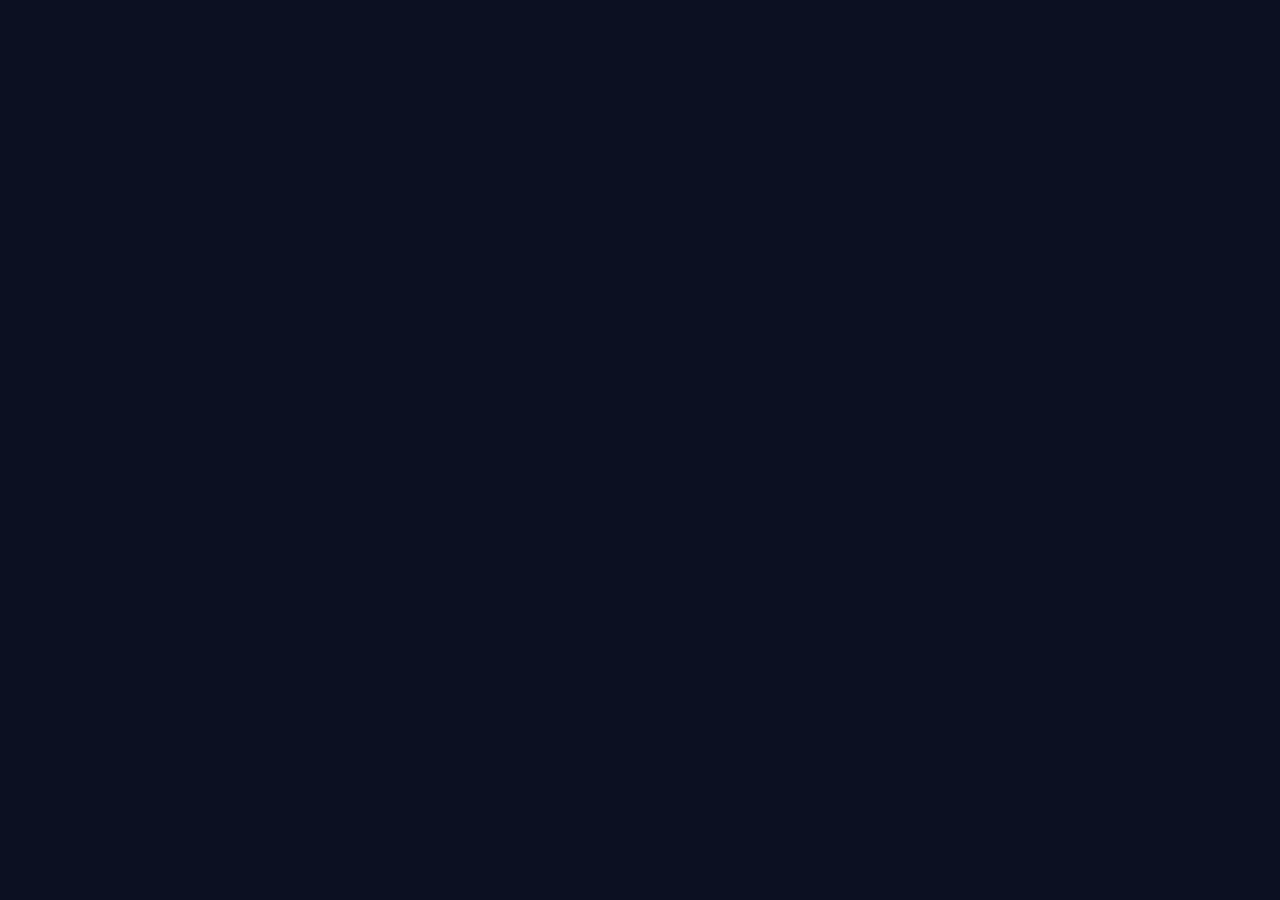
==== index.html @ 88416b34 "add download cv link" ====
<!DOCTYPE html>
<html lang="en">

<head>
    <meta charset="UTF-8">
    <meta name="viewport" content="width=device-width, initial-scale=1.0">
    <title>Annisya's Portfolio</title>
    <link rel="stylesheet" href="styles.css">
    <link href='https://unpkg.com/boxicons@2.1.4/css/boxicons.min.css' rel='stylesheet'>
</head>

<body>
    <header class="header">
        <a href="#" class="logo">Annisya Rianta R.</a>

        <nav class="navbar">
            <a href="#" style="--i:1;" class="active">Home</a>
            <a href="#" style="--i:2;">About</a>
            <a href="#" style="--i:3;">Skill</a>
            <a href="#" style="--i:4;">Portfolio</a>
            <a href="#" style="--i:5;">Contact</a>
        </nav>
    </header>

    <section class="home">
        <div class="home-sci">
            <a href="https://instagram.com/ichariantaa"><i class='bx bxl-instagram-alt'></i></a>
            <a href="https://www.tiktok.com/@ichariantaa"><i class='bx bxl-tiktok' ></i></a>
            <a href="https://www.linkedin.com/in/annisyarianta"><i class='bx bxl-linkedin' ></i></a>
        </div>
        <div class="home-content">
            <h1>Hi, I'm Annisya</h1>
            <h3>Informatics Engineering Student</h3>
            <p>Lorem, ipsum dolor sit amet consectetur adipisicing elit. Neque architecto culpa minus harum excepturi id quis! Modi sequi harum repudiandae.</p>
            <a href="https://drive.google.com/uc?export=download&id=1xiFJ_XQ-wD6kCu3JO1YuDOKdAoJnfH7R" class="btn">Download CV</a>
        </div>

        <div class="home-img">
            <div class="glowing-circle">
                <span></span>
                <span></span>
                <div class="image">
                    <img src="src/poto porto.png" alt="foto profil">
                </div>
            </div>
        </div>
    </section>

</body>
</html>
---- styles.css ----
@import url('https://fonts.googleapis.com/css2?family=Poppins:wght@300;400;500;600;700;800;900&display=swap');

* {
    margin: 0;
    padding: 0;
    box-sizing: border-box;
    font-family: 'Poppins', sans-serif;
}

body {
    background: #0c1022;
    color: #fff;
}

.header {
    position: fixed;
    top: 0;
    left: 0;
    width: 100%;
    padding: 20px 10%;
    background: transparent;
    display: flex;
    justify-content: space-between;
    align-items: center;
    z-index: 100;
}

.logo {
    font-size: 25px;
    color: #fff;
    text-decoration: none;
    font-weight: 600;
    pointer-events: none;
    opacity: 0;
    animation: slideTop 1s ease forwards;
}

.navbar a {
    display: inline-block;
    font-size: 18px;
    color: #fff;
    text-decoration: none;
    font-weight: 500;
    margin-left: 35px;
    opacity: 0;
    animation: slideTop .5s ease forwards;
    animation-delay: calc(.2s * var(--i));
}

.navbar a.active, .navbar a:hover {
    background: linear-gradient(45deg, #f06, #3cf);
    -webkit-text-fill-color: transparent;
    -webkit-background-clip: text;
}

.home {
    width: 100%;
    height: 100vh;
    display: flex;
    justify-content: space-between;
    align-items: center;
    padding: 70px 10% 0;
}

.home-content {
    max-width: 500px;
    margin-left: -30px;
}

.home-content h1 {
    font-size: 56px;
    font-weight: 700;
    line-height: 1.2;
    opacity: 0;
    animation: slideRight 1s ease forwards;
    animation-delay: .7s;
}

.home-content h3 {
    font-size: 30px;
    font-weight: 700;
    opacity: 0;
    animation: slideLeft 1s ease forwards;
    animation-delay: 1s;
}

.home-content p {
    font-size: 16px;
    margin: 20px 0 40px;
    opacity: 0;
    animation: slideLeft 1s ease forwards;
    animation-delay: 1.3s;
}

.btn {
    position: relative;
    display: inline-flex;
    justify-content: center;
    align-items: center;
    width: 200px;
    height: 48px;
    border-radius: 40px;
    font-size: 19px;
    color: #fff;
    text-decoration: none;
    font-weight: 600;
    letter-spacing: 1px;
    z-index: 1;
    opacity: 0;
    animation: slideTop 1s ease forwards;
    animation-delay: 1.8s;
}

.btn::before {
    content: '';
    position: absolute;
    top: 0;
    left: 0;
    inset: 0;
    background: linear-gradient(45deg, #f06, #3cf, #f06);
    background-size: 200%;
    background-position: 0 0;
    z-index: -1;
    border-radius: 40px;
    filter: blur(3px);
    transition: .5s ease;
}

.btn:hover::before {
    background-position: 100% 0;
}

.btn::after {
    content: '';
    position: absolute;
    top: 0;
    left: 0;
    inset: 0;
    background: linear-gradient(45deg, #f06, #3cf, #f06);
    background-position: 0 0;
    background-size: 200%;
    z-index: -1;
    border-radius: 40px;
    background-size: 200%;
    transition: .5s ease;
}

.btn:hover::after {
    background-position: 100% 0;
}

.home-sci a {
    position: relative;
    display: flex;
    justify-content: center;
    align-items: center;
    width: 40px;
    height: 40px;
    background: linear-gradient(45deg, #f06, #3cf);
    border-radius: 50%;
    font-size: 20px;
    color: #fff;
    text-decoration: none;
    margin: 20px 0;
    z-index: 1;
}

.home-sci a:nth-child(1) {
    opacity: 0;
    animation: slideBottom 1s ease forwards;
    animation-delay: 2.1s;
}

.home-sci a:nth-child(2) {
    opacity: 0;
    animation: slideRight 1s ease forwards;
    animation-delay: 2.1s;
}

.home-sci a:nth-child(3) {
    opacity: 0;
    animation: slideTop 1s ease forwards;
    animation-delay: 2.1s;
}

.home-sci a::before {
    content: '';
    position: absolute;
    width: 100%;
    height: 100%;
    background: linear-gradient(45deg, #f06, #3cf);
    border-radius: 50%;
    z-index: -1;
    transition: .5s ease;
}

.home-sci a:hover::before {
    filter: blur(3px);
}

.home-sci a::after {
    content: '';
    position: absolute;
    width: 100%;
    height: 100%;
    background: #0c1022;
    border-radius: 50%;
    transform: scale(.88);
    z-index: -1;
    transition: .5s ease;
}

.home-sci a:hover::after {
    transform: scale(0);
}

.home-img {
    width: 410px;
    height: 410px;
    opacity: 0;
    animation: zoomIn 1s ease forwards, floatImage 4s ease-in-out infinite;
    animation-delay: 2.1s, 3.1s;
}

.home-img .glowing-circle {
    position: relative;
    width: 100%;
    height: 100%;
    border-radius: 50%;
    display: flex;
    justify-content: center;
    align-items: center;
}

.home-img .glowing-circle::after {
    content: '';
    position: absolute;
    width: 380px;
    height: 380px;
    background: #0c1022;
    border-radius: 50%;
}

.glowing-circle span {
    position: absolute;
    width: 100%;
    height: 100%;
    background: linear-gradient(#f06, #3cf);
    border-radius: 50%;
    animation: circleRotate 5s linear infinite;
}

.glowing-circle span:nth-child(1) {
    filter: blur(10px);
}

.glowing-circle .image {
    position: relative;
    width: 380px;
    height: 380px;
    border-radius: 50%;
    z-index: 1;
    overflow: hidden;
}

.image img {
    position: absolute;
    top: 5px;
    left: 50%;
    transform: translate(-53%);
    max-width: 350px;
    object-fit: cover;
}

@keyframes slideTop {
    0% {
        opacity: 0;
        transform: translateY(100px);
    }
    100% {
        opacity: 1;
        transform: translateY(0);
    }
}

@keyframes slideRight {
    0% {
        opacity: 0;
        transform: translateX(-100px);
    }
    100% {
        opacity: 1;
        transform: translateX(0);
    }
}

@keyframes slideLeft {
    0% {
        opacity: 0;
        transform: translateX(100px);
    }
    100% {
        opacity: 1;
        transform: translateX(0);
    }
}

@keyframes slideBottom {
    0% {
        opacity: 0;
        transform: translateY(-100px);
    }
    100% {
        opacity: 1;
        transform: translateY(0);
    }
}

@keyframes zoomIn {
    0% {
        opacity: 0;
        transform: scale(0);
    }
    100% {
        opacity: 1;
        transform: scale(1);
    }
}

@keyframes floatImage {
    0% {
        transform: translateY(0);
    }
    50% {
        transform: translateY(-24px);
    }
    100% {
        transform: translateY(0);
    }
}

@keyframes circleRotate {
    0% {
        transform: rotate(0);
    }
    100% {
        transform: rotate(360deg);
    }
}
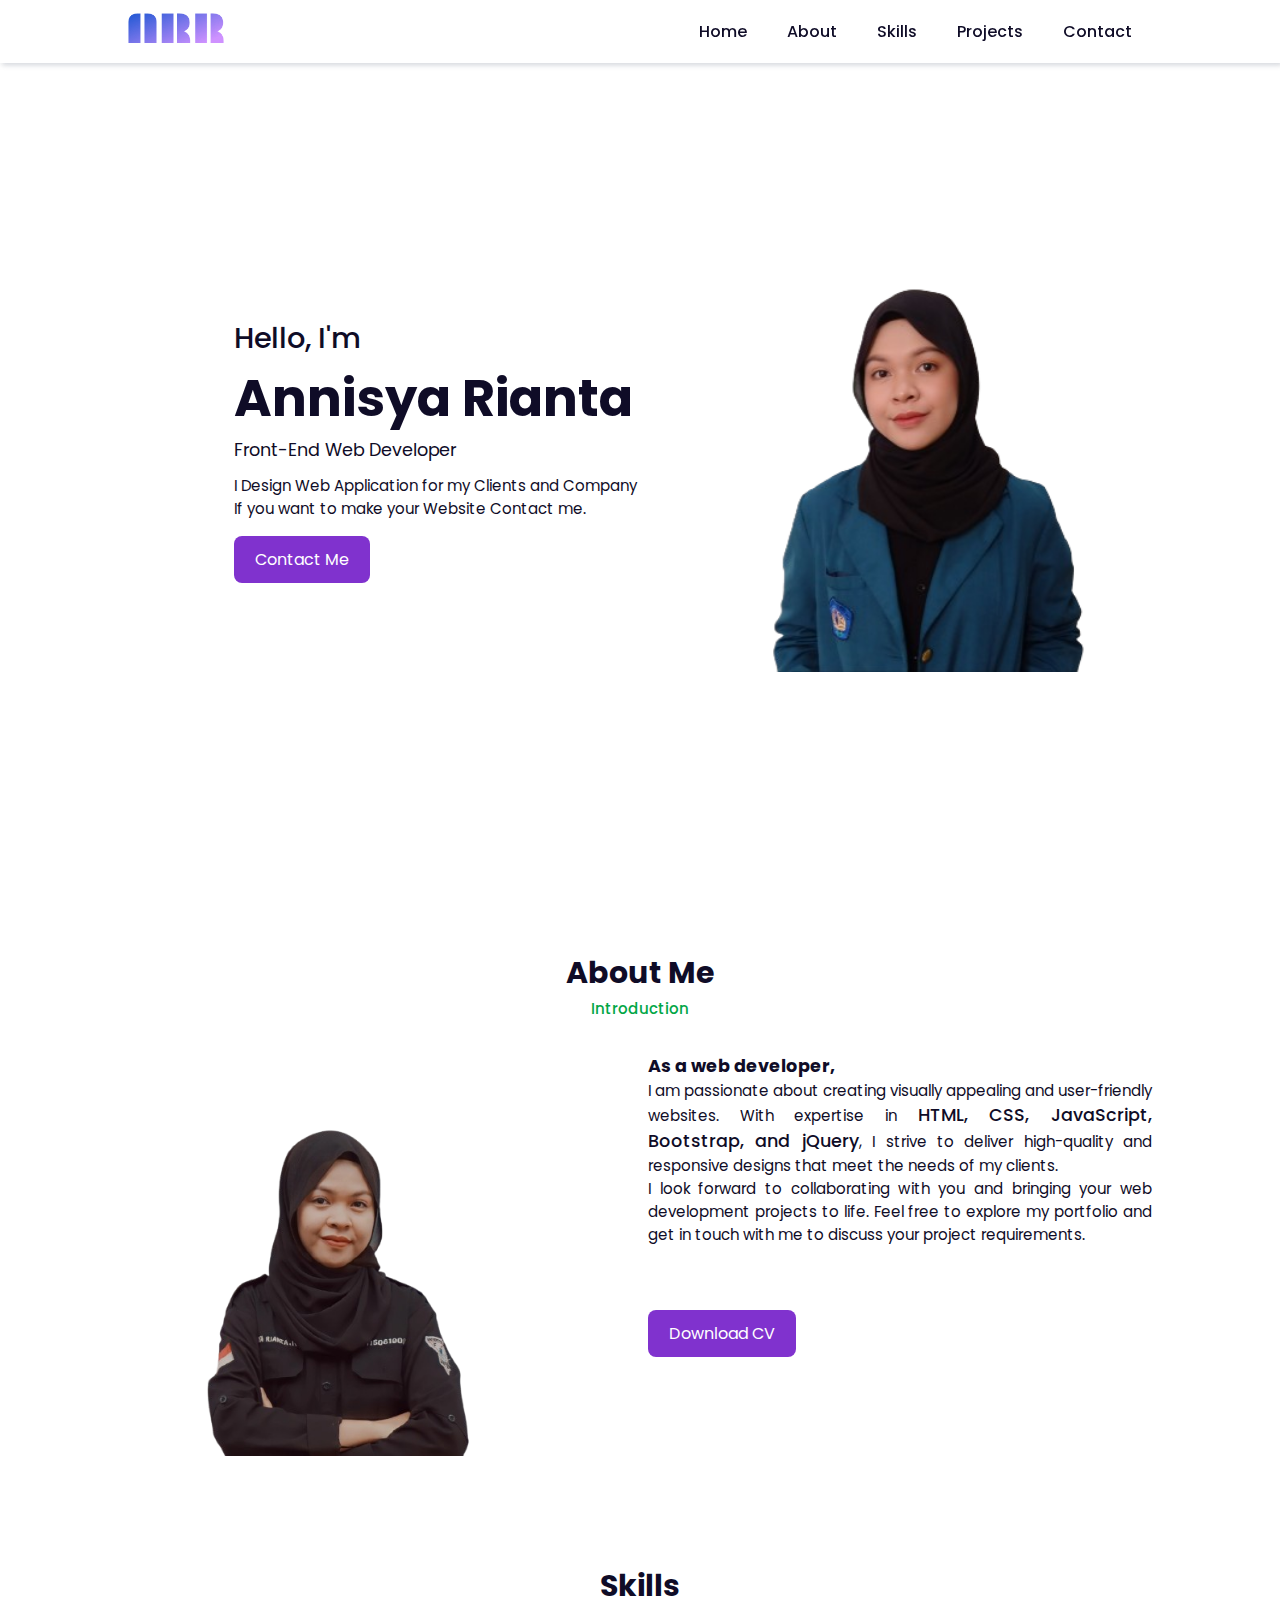
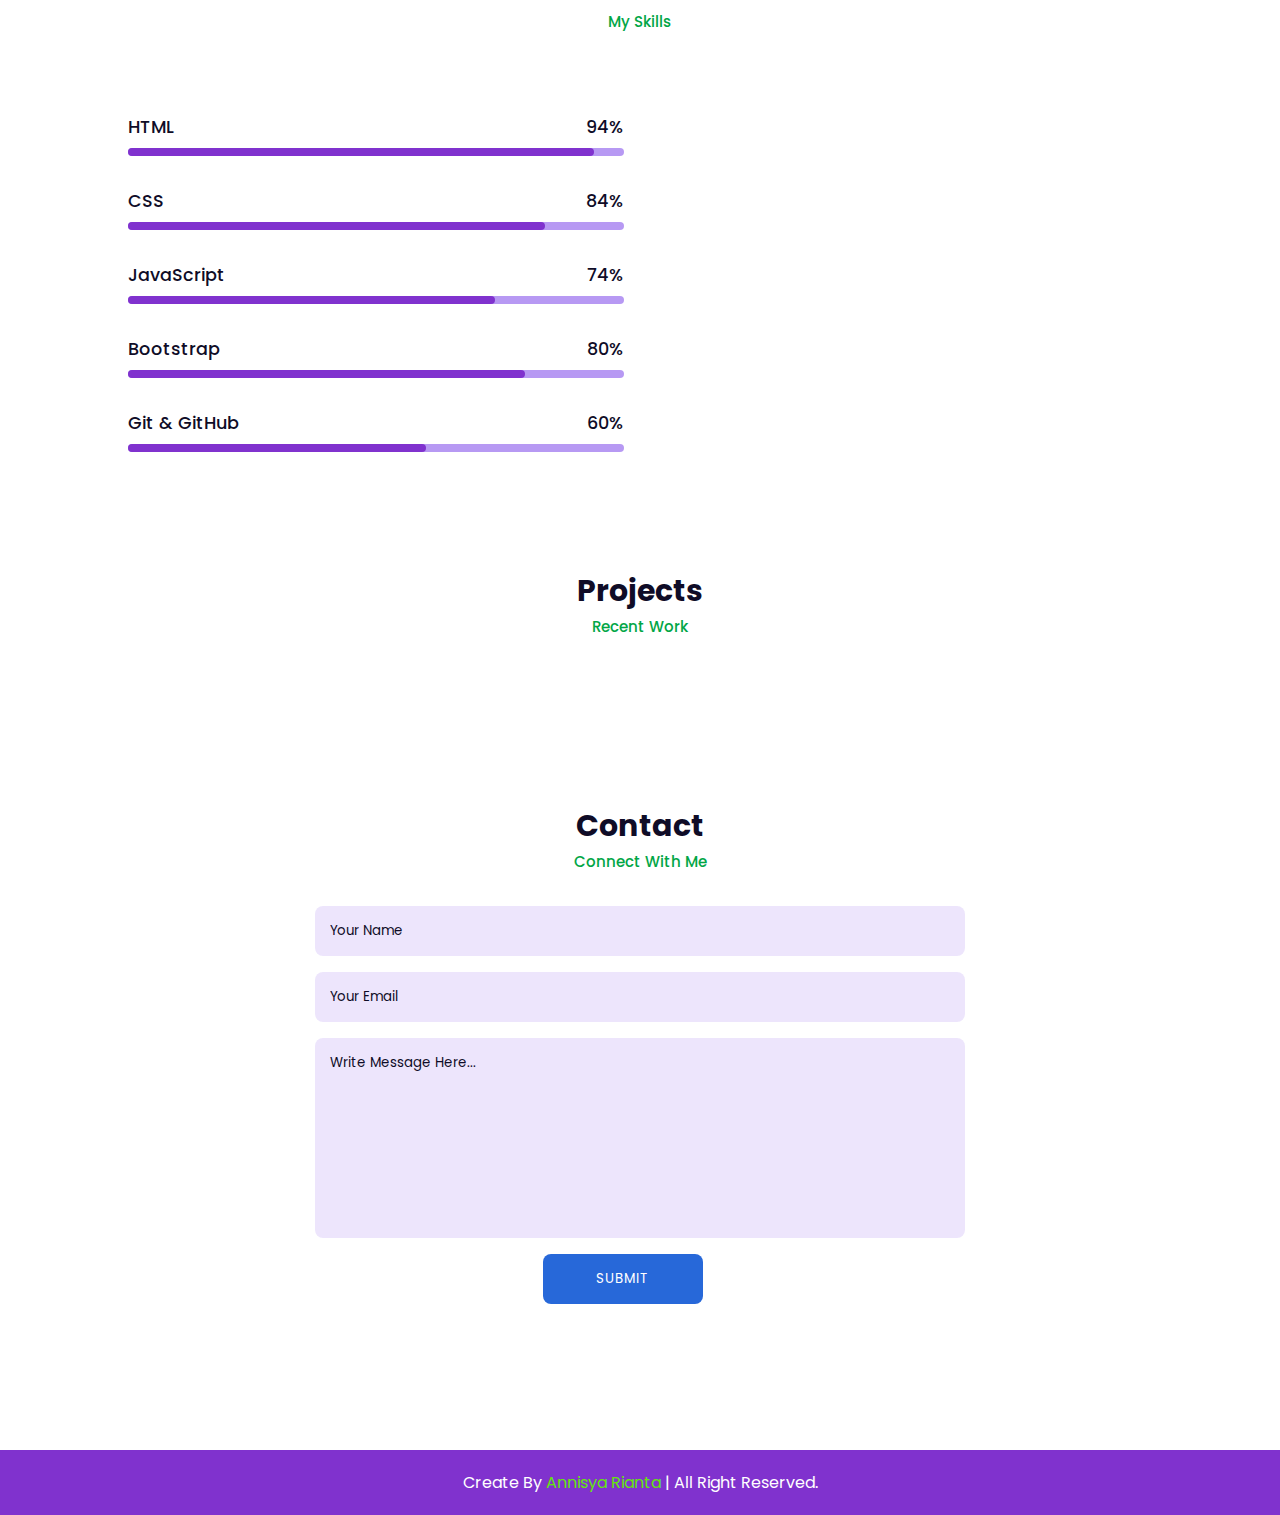
==== commit 938af01e: "restart web" ====
--- a/index.html
+++ b/index.html
@@ -1,50 +1,210 @@
 <!DOCTYPE html>
 <html lang="en">
-
-<head>
-    <meta charset="UTF-8">
-    <meta name="viewport" content="width=device-width, initial-scale=1.0">
-    <title>Annisya's Portfolio</title>
-    <link rel="stylesheet" href="styles.css">
-    <link href='https://unpkg.com/boxicons@2.1.4/css/boxicons.min.css' rel='stylesheet'>
-</head>
-
-<body>
-    <header class="header">
-        <a href="#" class="logo">Annisya Rianta R.</a>
-
-        <nav class="navbar">
-            <a href="#" style="--i:1;" class="active">Home</a>
-            <a href="#" style="--i:2;">About</a>
-            <a href="#" style="--i:3;">Skill</a>
-            <a href="#" style="--i:4;">Portfolio</a>
-            <a href="#" style="--i:5;">Contact</a>
-        </nav>
-    </header>
-
-    <section class="home">
-        <div class="home-sci">
-            <a href="https://instagram.com/ichariantaa"><i class='bx bxl-instagram-alt'></i></a>
-            <a href="https://www.tiktok.com/@ichariantaa"><i class='bx bxl-tiktok' ></i></a>
-            <a href="https://www.linkedin.com/in/annisyarianta"><i class='bx bxl-linkedin' ></i></a>
-        </div>
-        <div class="home-content">
-            <h1>Hi, I'm Annisya</h1>
-            <h3>Informatics Engineering Student</h3>
-            <p>Lorem, ipsum dolor sit amet consectetur adipisicing elit. Neque architecto culpa minus harum excepturi id quis! Modi sequi harum repudiandae.</p>
-            <a href="https://drive.google.com/uc?export=download&id=1xiFJ_XQ-wD6kCu3JO1YuDOKdAoJnfH7R" class="btn">Download CV</a>
-        </div>
-
-        <div class="home-img">
-            <div class="glowing-circle">
-                <span></span>
-                <span></span>
-                <div class="image">
-                    <img src="src/poto porto.png" alt="foto profil">
-                </div>
-            </div>
-        </div>
-    </section>
-
-</body>
+	<head>
+		<meta charset="UTF-8" />
+		<meta http-equiv="X-UA-Compatible" content="IE=edge" />
+		<meta name="viewport" content="width=device-width, initial-scale=1.0" />
+		<link rel="icon" type="png" href="img/logo-arr.png" />
+		<title>IchaRianta's Website</title>
+		<link rel="stylesheet" href="styles.css" />
+		<link
+			rel="stylesheet"
+			href="https://cdnjs.cloudflare.com/ajax/libs/font-awesome/6.4.0/css/all.min.css"
+			integrity="sha512-iecdLmaskl7CVkqkXNQ/ZH/XLlvWZOJyj7Yy7tcenmpD1ypASozpmT/E0iPtmFIB46ZmdtAc9eNBvH0H/ZpiBw=="
+			crossorigin="anonymous"
+			referrerpolicy="no-referrer" />
+	</head>
+	<body>
+		<header>
+			<a href="#" class="logo"><img src="img/logo-arr.png" alt="logo"></a>
+			<div class="fa-solid fa-bars" id="menu-icon"></div>
+			<ul class="navbar">
+				<li><a href="#home">Home</a></li>
+				<li><a href="#about">About</a></li>
+				<li><a href="#skills">Skills</a></li>
+				<li><a href="#projects">Projects</a></li>
+				<li><a href="#contact">Contact</a></li>
+				<div class="fa-regular fa-moon" id="darkmode"></div>
+			</ul>
+		</header>
+
+		<!-- Home Section -->
+		<section class="home" id="home">
+			<div class="social">
+				<a href="https://www.linkedin.com/in/annisyarianta" target="_blank"
+					><i class="fa-brands fa-linkedin"></i
+				></a>
+				<a href="https://github.com/annisyarianta" target="_blank"
+					><i class="fa-brands fa-github"></i
+				></a>
+				<a href="https://instagram.com/ichariantaa" target="_blank"
+					><i class="fa-brands fa-instagram"></i
+				></a>
+				<a href="https://www.tiktok.com/@ichariantaa" target="_blank"
+					><i class="fa-brands fa-tiktok"></i
+				></a>
+			</div>
+			<div class="home-img">
+				<img src="img/icha-hero.png" alt="hero image" />
+			</div>
+			<div class="home-text">
+				<span>Hello, I'm</span>
+				<h1>Annisya Rianta</h1>
+				<h2>Front-End Web Developer</h2>
+				<p>
+					I Design Web Application for my Clients and Company <br />
+					If you want to make your Website Contact me.
+				</p>
+				<a href="#contact" class="btn">Contact Me</a>
+			</div>
+		</section>
+
+		<!-- About Section -->
+		<section class="about" id="about">
+			<div class="heading">
+				<h2>About Me</h2>
+				<span>Introduction</span>
+			</div>
+			<div class="about-container">
+				<div class="about-img">
+					<img src="img/fotopdh.png" alt="about img" />
+				</div>
+				<div class="about-text">
+					<p>
+						<span style="font-weight: bold"
+							>As a web developer,</span
+						><br />
+						I am passionate about creating visually appealing and
+						user-friendly websites. With expertise in
+						<span style="font-weight: 500"
+							>HTML, CSS, JavaScript, Bootstrap, and jQuery</span
+						>, I strive to deliver high-quality and responsive
+						designs that meet the needs of my clients. <br />I look
+						forward to collaborating with you and bringing your web
+						development projects to life. Feel free to explore my
+						portfolio and get in touch with me to discuss your
+						project requirements.
+					</p>
+					<a href="cv" class="btn">Download CV</a>
+				</div>
+			</div>
+		</section>
+
+		<!-- Skills Section -->
+		<section class="skills" id="skills">
+			<div class="heading">
+				<h2>Skills</h2>
+				<span>My Skills</span>
+			</div>
+			<div class="skills-container">
+				<div class="bars">
+					<div class="bars-box">
+						<h3>HTML</h3>
+						<span>94%</span>
+						<div class="light-bar"></div>
+						<div class="percent-bar html-bar"></div>
+					</div>
+					<div class="bars-box">
+						<h3>CSS</h3>
+						<span>84%</span>
+						<div class="light-bar"></div>
+						<div class="percent-bar css-bar"></div>
+					</div>
+					<div class="bars-box">
+						<h3>JavaScript</h3>
+						<span>74%</span>
+						<div class="light-bar"></div>
+						<div class="percent-bar js-bar"></div>
+					</div>
+					<div class="bars-box">
+						<h3>Bootstrap</h3>
+						<span>80%</span>
+						<div class="light-bar"></div>
+						<div class="percent-bar react-bar"></div>
+					</div>
+					<div class="bars-box">
+						<h3>Git & GitHub</h3>
+						<span>60%</span>
+						<div class="light-bar"></div>
+						<div class="percent-bar git-bar"></div>
+					</div>
+				</div>
+				<div class="skills-img">
+					<img src="skill img.png" alt="">
+				</div>
+			</div>
+		</section>
+
+		<!-- Projects Section -->
+		<section class="projects" id="projects">
+			<div class="heading">
+				<h2>Projects</h2>
+				<span>Recent Work</span>
+			</div>
+			<div class="projects-content">
+				<div class="projects-img">
+					<img src="project 1 port.png" alt="">
+				</div>
+				<div class="projects-img">
+					<img src="Star Rating.png" alt="">
+				</div>
+				<div class="projects-img">
+					<img src="project 3.jpg" alt="">
+				</div>
+				<div class="projects-img">
+					<img src="project 6 (1).png" alt="">
+				</div>
+				<div class="projects-img">
+					<img src="project 6 (2).png" alt="">
+				</div>
+				<div class="projects-img">
+					<img src="movie finder.png" alt="">
+				</div>
+				<div class="projects-img">
+					<img src="project 6 (3).png" alt="">
+				</div>
+				<div class="projects-img">
+					<img src="Using Javascript.png" alt="">
+				</div>
+			</div>
+		</section>
+
+		<!-- Contact Section -->
+		<section class="contact" id="contact">
+			<div class="heading">
+				<h2>Contact</h2>
+				<span>Connect With Me</span>
+			</div>
+			<div class="contact-form">
+				<form action="">
+					<input type="text" placeholder="Your Name">
+					<input type="email" placeholder="Your Email">
+					<textarea name="" id="" cols="30" rows="10" placeholder="Write Message Here..."></textarea>
+					<input type="button" value="Submit" class="contact-button">
+				</form>
+			</div>
+		</section>
+
+		<div class="footer">
+			<div class="footer-social">
+				<a href="https://www.linkedin.com/in/annisyarianta"
+					><i class="fa-brands fa-linkedin"></i
+				></a>
+				<a href="https://github.com/annisyarianta"
+					><i class="fa-brands fa-github"></i
+				></a>
+				<a href="https://instagram.com/ichariantaa"
+					><i class="fa-brands fa-instagram"></i
+				></a>
+				<a href="https://www.tiktok.com/@ichariantaa"
+					><i class="fa-brands fa-tiktok"></i
+				></a>
+			</div>
+		</div>
+		<div class="copyright">
+			<p>Create By <a href="">Annisya Rianta</a> | All Right Reserved.</p>
+		</div>
+
+		<script src="script.js"></script>
+	</body>
 </html>--- a/styles.css
+++ b/styles.css
@@ -1,349 +1,482 @@
-@import url('https://fonts.googleapis.com/css2?family=Poppins:wght@300;400;500;600;700;800;900&display=swap');
-
+/* Google Fonts */
+@import url("https://fonts.googleapis.com/css2?family=Poppins:wght@200;300;400;500;600;700&display=swap");
 * {
-    margin: 0;
-    padding: 0;
-    box-sizing: border-box;
-    font-family: 'Poppins', sans-serif;
-}
-
+	margin: 0;
+	padding: 0;
+	box-sizing: border-box;
+	list-style: none;
+	text-decoration: none;
+	scroll-behavior: smooth;
+	scroll-padding-top: 2rem;
+	font-family: "Poppins", sans-serif;
+}
+:root {
+	--main-color: #8032ce;
+	--bg-color: #fff;
+	--text-color: #0f0c27;
+	--hover: hsl(260, 100%, 51%);
+
+	--big-font: 3.2rem;
+	--medium-font: 1.8rem;
+	--p-font: 0.941rem;
+}
+section {
+	padding: 50px 10%;
+}
+body.active {
+	--text-color: #fff;
+	--bg-color: #0f0c27;
+}
 body {
-    background: #0c1022;
-    color: #fff;
-}
-
-.header {
-    position: fixed;
-    top: 0;
-    left: 0;
-    width: 100%;
-    padding: 20px 10%;
-    background: transparent;
-    display: flex;
-    justify-content: space-between;
-    align-items: center;
-    z-index: 100;
-}
-
-.logo {
-    font-size: 25px;
-    color: #fff;
-    text-decoration: none;
-    font-weight: 600;
-    pointer-events: none;
-    opacity: 0;
-    animation: slideTop 1s ease forwards;
-}
-
+	background: var(--bg-color);
+	color: var(--text-color);
+}
+*::selection {
+	color: var(--bg-color);
+	background: var(--main-color);
+}
+.heading {
+	text-align: center;
+}
+.heading h2 {
+	font-size: 30px;
+}
+
+.heading span {
+	font-size: var(--p-font);
+	color: rgb(2, 166, 70);
+}
+
+/* header section */
+header {
+	position: fixed;
+	width: 100%;
+	top: 0;
+	right: 0;
+	z-index: 1000;
+	display: flex;
+	align-items: center;
+	justify-content: space-between;
+	background: var(--bg-color);
+	padding: 13px 10%;
+	transition: 0.2s;
+	box-shadow: -3px -3px 7px #ffffff73, 2px 2px 5px rgba(94, 104, 121, 0.288);
+}
+
+.logo img{
+	/* font-size: 1.61rem;
+	font-weight: 600;
+	color: var(--main-color); */
+    height: 30px;
+}
+.navbar {
+	display: flex;
+}
 .navbar a {
-    display: inline-block;
-    font-size: 18px;
-    color: #fff;
-    text-decoration: none;
-    font-weight: 500;
-    margin-left: 35px;
-    opacity: 0;
-    animation: slideTop .5s ease forwards;
-    animation-delay: calc(.2s * var(--i));
-}
-
-.navbar a.active, .navbar a:hover {
-    background: linear-gradient(45deg, #f06, #3cf);
-    -webkit-text-fill-color: transparent;
-    -webkit-background-clip: text;
-}
+	font-size: 1rem;
+	padding: 10px 20px;
+	color: var(--text-color);
+	font-weight: 500;
+}
+.navbar a:hover {
+	color: var(--hover);
+}
+#menu-icon {
+	font-size: 24px;
+	cursor: pointer;
+	z-index: 10001;
+	display: none;
+}
+#darkmode {
+	font-size: 22px;
+	cursor: pointer;
+}
+
+/* home section */
 
 .home {
-    width: 100%;
-    height: 100vh;
-    display: flex;
-    justify-content: space-between;
-    align-items: center;
-    padding: 70px 10% 0;
-}
-
-.home-content {
-    max-width: 500px;
-    margin-left: -30px;
-}
-
-.home-content h1 {
-    font-size: 56px;
-    font-weight: 700;
-    line-height: 1.2;
-    opacity: 0;
-    animation: slideRight 1s ease forwards;
-    animation-delay: .7s;
-}
-
-.home-content h3 {
-    font-size: 30px;
-    font-weight: 700;
-    opacity: 0;
-    animation: slideLeft 1s ease forwards;
-    animation-delay: 1s;
-}
-
-.home-content p {
-    font-size: 16px;
-    margin: 20px 0 40px;
-    opacity: 0;
-    animation: slideLeft 1s ease forwards;
-    animation-delay: 1.3s;
-}
-
+	position: relative;
+	width: 100%;
+	min-height: 100vh;
+	display: grid;
+	grid-template-columns: 0.2fr 1fr 1fr;
+	align-items: center;
+	gap: 1rem;
+}
+.home-img {
+	order: 3;
+}
+.home-img img {
+	width: 100%;
+}
+.home-text span {
+	font-size: var(--medium-font);
+	font-weight: 500;
+}
+.home-text h1 {
+	font-size: var(--big-font);
+}
+.home-text h2 {
+	font-size: 1.1rem;
+	font-weight: 400;
+}
+.home-text p {
+	font-size: var(--p-font);
+	font-weight: 400;
+	margin: 0.7rem 0 1rem;
+}
+.social {
+	display: flex;
+	flex-direction: column;
+}
+.social a {
+	margin-bottom: 1rem;
+	font-size: 22px;
+	color: var(--text-color);
+}
+.social a:hover {
+	color: var(--hover);
+}
 .btn {
-    position: relative;
-    display: inline-flex;
-    justify-content: center;
-    align-items: center;
-    width: 200px;
-    height: 48px;
-    border-radius: 40px;
-    font-size: 19px;
-    color: #fff;
-    text-decoration: none;
-    font-weight: 600;
-    letter-spacing: 1px;
-    z-index: 1;
-    opacity: 0;
-    animation: slideTop 1s ease forwards;
-    animation-delay: 1.8s;
-}
-
-.btn::before {
-    content: '';
-    position: absolute;
-    top: 0;
-    left: 0;
-    inset: 0;
-    background: linear-gradient(45deg, #f06, #3cf, #f06);
-    background-size: 200%;
-    background-position: 0 0;
-    z-index: -1;
-    border-radius: 40px;
-    filter: blur(3px);
-    transition: .5s ease;
-}
-
-.btn:hover::before {
-    background-position: 100% 0;
-}
-
-.btn::after {
-    content: '';
-    position: absolute;
-    top: 0;
-    left: 0;
-    inset: 0;
-    background: linear-gradient(45deg, #f06, #3cf, #f06);
-    background-position: 0 0;
-    background-size: 200%;
-    z-index: -1;
-    border-radius: 40px;
-    background-size: 200%;
-    transition: .5s ease;
-}
-
-.btn:hover::after {
-    background-position: 100% 0;
-}
-
-.home-sci a {
-    position: relative;
-    display: flex;
-    justify-content: center;
-    align-items: center;
-    width: 40px;
-    height: 40px;
-    background: linear-gradient(45deg, #f06, #3cf);
-    border-radius: 50%;
-    font-size: 20px;
-    color: #fff;
-    text-decoration: none;
-    margin: 20px 0;
-    z-index: 1;
-}
-
-.home-sci a:nth-child(1) {
-    opacity: 0;
-    animation: slideBottom 1s ease forwards;
-    animation-delay: 2.1s;
-}
-
-.home-sci a:nth-child(2) {
-    opacity: 0;
-    animation: slideRight 1s ease forwards;
-    animation-delay: 2.1s;
-}
-
-.home-sci a:nth-child(3) {
-    opacity: 0;
-    animation: slideTop 1s ease forwards;
-    animation-delay: 2.1s;
-}
-
-.home-sci a::before {
-    content: '';
-    position: absolute;
-    width: 100%;
-    height: 100%;
-    background: linear-gradient(45deg, #f06, #3cf);
-    border-radius: 50%;
-    z-index: -1;
-    transition: .5s ease;
-}
-
-.home-sci a:hover::before {
-    filter: blur(3px);
-}
-
-.home-sci a::after {
-    content: '';
-    position: absolute;
-    width: 100%;
-    height: 100%;
-    background: #0c1022;
-    border-radius: 50%;
-    transform: scale(.88);
-    z-index: -1;
-    transition: .5s ease;
-}
-
-.home-sci a:hover::after {
-    transform: scale(0);
-}
-
-.home-img {
-    width: 410px;
-    height: 410px;
-    opacity: 0;
-    animation: zoomIn 1s ease forwards, floatImage 4s ease-in-out infinite;
-    animation-delay: 2.1s, 3.1s;
-}
-
-.home-img .glowing-circle {
-    position: relative;
-    width: 100%;
-    height: 100%;
-    border-radius: 50%;
-    display: flex;
-    justify-content: center;
-    align-items: center;
-}
-
-.home-img .glowing-circle::after {
-    content: '';
-    position: absolute;
-    width: 380px;
-    height: 380px;
-    background: #0c1022;
-    border-radius: 50%;
-}
-
-.glowing-circle span {
-    position: absolute;
-    width: 100%;
-    height: 100%;
-    background: linear-gradient(#f06, #3cf);
-    border-radius: 50%;
-    animation: circleRotate 5s linear infinite;
-}
-
-.glowing-circle span:nth-child(1) {
-    filter: blur(10px);
-}
-
-.glowing-circle .image {
-    position: relative;
-    width: 380px;
-    height: 380px;
-    border-radius: 50%;
-    z-index: 1;
-    overflow: hidden;
-}
-
-.image img {
-    position: absolute;
-    top: 5px;
-    left: 50%;
-    transform: translate(-53%);
-    max-width: 350px;
-    object-fit: cover;
-}
-
-@keyframes slideTop {
-    0% {
-        opacity: 0;
-        transform: translateY(100px);
-    }
-    100% {
-        opacity: 1;
-        transform: translateY(0);
-    }
-}
-
-@keyframes slideRight {
-    0% {
-        opacity: 0;
-        transform: translateX(-100px);
-    }
-    100% {
-        opacity: 1;
-        transform: translateX(0);
-    }
-}
-
-@keyframes slideLeft {
-    0% {
-        opacity: 0;
-        transform: translateX(100px);
-    }
-    100% {
-        opacity: 1;
-        transform: translateX(0);
-    }
-}
-
-@keyframes slideBottom {
-    0% {
-        opacity: 0;
-        transform: translateY(-100px);
-    }
-    100% {
-        opacity: 1;
-        transform: translateY(0);
-    }
-}
-
-@keyframes zoomIn {
-    0% {
-        opacity: 0;
-        transform: scale(0);
-    }
-    100% {
-        opacity: 1;
-        transform: scale(1);
-    }
-}
-
-@keyframes floatImage {
-    0% {
-        transform: translateY(0);
-    }
-    50% {
-        transform: translateY(-24px);
-    }
-    100% {
-        transform: translateY(0);
-    }
-}
-
-@keyframes circleRotate {
-    0% {
-        transform: rotate(0);
-    }
-    100% {
-        transform: rotate(360deg);
-    }
+	display: inline-block;
+	background: var(--main-color);
+	color: #fff;
+	padding: 0.7rem 1.3rem;
+	border-radius: 0.5rem;
+}
+.btn:hover {
+	background: var(--hover);
+}
+
+/* about section */
+.about-container {
+	display: grid;
+	grid-template-columns: repeat(2, 1fr);
+	gap: 1rem;
+	margin-top: 2rem;
+}
+
+.about-img img {
+	width: 80%;
+	border-radius: 0.5rem;
+}
+.about-text p {
+	font-size: var(--p-font);
+	font-weight: 400;
+	text-align: justify;
+	margin-bottom: 4rem;
+}
+
+/* skill section */
+
+.skills-container {
+	display: grid;
+	grid-template-columns: repeat(2, 1fr);
+	align-items: center;
+	gap: 2rem;
+	margin-top: 4rem;
+}
+.skills-img img {
+	width: 80%;
+	padding-left: 4rem;
+	object-position: center;
+}
+.bars-box {
+	position: relative;
+	display: flex;
+	justify-content: space-between;
+	align-items: center;
+	padding: 1rem 0;
+	margin-bottom: 1rem;
+}
+.bars-box h3,
+span {
+	font-size: 1.1rem;
+	font-weight: 500;
+}
+.light-bar {
+	position: absolute;
+	bottom: 0;
+	left: 0;
+	width: 100%;
+	height: 0.5rem;
+	background: hsla(260, 100%, 44%, 0.4);
+	border-radius: 0.5rem;
+}
+.percent-bar {
+	position: absolute;
+	bottom: 0;
+	left: 0;
+	height: 0.5rem;
+	background: var(--main-color);
+	border-radius: 0.5rem;
+}
+.html-bar {
+	width: 94%;
+}
+.css-bar {
+	width: 84%;
+}
+.js-bar {
+	width: 74%;
+}
+.react-bar {
+	width: 80%;
+}
+.git-bar {
+	width: 60%;
+}
+
+/* service section */
+.services-content {
+	display: grid;
+	grid-template-columns: repeat(auto-fit, minmax(200px, auto));
+	justify-content: center;
+	gap: 1rem;
+	margin-top: 2rem;
+}
+.services-box {
+	padding: 20px;
+	width: 260px;
+	display: flex;
+	flex-direction: column;
+	align-items: center;
+	text-align: center;
+	border-radius: 0.5rem;
+	border-bottom: 2px solid var(--main-color);
+	box-shadow: 0 2px 7px rgb(14 55 54 / 15%);
+}
+.services-box:hover {
+	background-color: #02225a;
+}
+
+.services-box h3 {
+	font-size: 1rem;
+	font-weight: 600;
+	margin: 0.7rem 0 0.4rem;
+}
+.services-box:hover h3 {
+	color: #fff;
+}
+.services-box .bx {
+	padding-top: 2rem;
+	font-size: 54px;
+	color: var(--main-color);
+}
+.services-box:hover .bx {
+	color: #22cf91;
+}
+.services-box a {
+	color: var(--main-color);
+	font-size: var(--p-font);
+	font-weight: 500;
+}
+.services-box:hover a {
+	color: #8b8a8f;
+}
+
+/* styling project section */
+.projects-content {
+	display: grid;
+	grid-template-columns: repeat(auto-fit, minmax(280px, auto));
+	gap: 1rem;
+	margin-top: 2rem;
+}
+.projects-img {
+	overflow: hidden;
+	border-radius: 0.5rem;
+}
+.projects-img img {
+	width: 100%;
+	display: block;
+}
+.projects-img img:hover {
+	transform: scale(1.1);
+	transition: 1s;
+}
+
+/* contact styling */
+.contact-form {
+	display: grid;
+	place-items: center;
+	margin-top: 2rem;
+}
+.contact-form form {
+	display: flex;
+	flex-direction: column;
+	width: 650px;
+}
+form input,
+textarea {
+	padding: 15px;
+	border-radius: 0.5rem;
+	width: 100%;
+	border: none;
+	outline: none;
+	background: hsla(260, 100%, 44%, 0.1);
+	margin-bottom: 1rem;
+	color: var(--text-color);
+}
+form input::placeholder,
+textarea::placeholder {
+	color: var(--text-color);
+}
+form textarea {
+	resize: none;
+	height: 200px;
+}
+.contact-button {
+	width: 160px;
+	cursor: pointer;
+	background: #2768d9;
+	color: #fff;
+	justify-content: center;
+	text-transform: uppercase;
+	letter-spacing: 1px;
+	margin-left: 35%;
+}
+.contact-button:hover {
+	background: var(--hover);
+}
+
+.footer {
+	display: grid;
+	place-items: center;
+	padding: 20px;
+}
+.footer-social a i {
+	color: rgb(145, 10, 208);
+	font-size: 25px;
+	margin-left: 10px;
+	text-align: center;
+	line-height: 40px;
+	background-color: #fff;
+	border-radius: 50%;
+	width: 40px;
+	height: 40px;
+}
+.copyright {
+	padding: 20px;
+	background: var(--main-color);
+	text-align: center;
+	color: #fff;
+}
+.copyright a {
+	color: #64e60d;
+}
+
+/* Making Responsive */
+@media (max-width: 991px) {
+	header {
+		padding: 18px 4%;
+	}
+	section {
+		padding: 50px 4%;
+	}
+}
+@media (max-width: 881px) {
+	:root {
+		--big-font: 2.7rem;
+		--medium-font: 1.4rem;
+	}
+}
+@media (max-width: 768px) {
+	:root {
+		--big-font: 2.4rem;
+		--medium-font: 1.2rem;
+	}
+	header {
+		padding: 11px 4%;
+	}
+	#menu-icon {
+		display: initial;
+		color: var(--text-color);
+	}
+	header .navbar {
+		position: absolute;
+		top: -500px;
+		left: 0;
+		right: 0;
+		display: flex;
+		flex-direction: column;
+		background: var(--bg-color);
+		box-shadow: 0 4px 4px rgb(0 0 0 / 10%);
+		transition: 0.2s ease;
+		text-align: center;
+	}
+	.navbar.active {
+		top: 100%;
+	}
+	.navbar a {
+		padding: 1.5rem;
+		display: block;
+		background: var(--bg-color);
+	}
+	#darkmode {
+		position: absolute;
+		top: 1.4rem;
+		right: 2rem;
+	}
+	.scroll-down {
+		display: none;
+	}
+	.home {
+		grid-template-columns: 0.5fr 3fr;
+	}
+	.home-text {
+		grid-column: 1/3;
+		padding-left: 1.4rem;
+	}
+	.home-img {
+		order: initial;
+	}
+	.about-container {
+		grid-template-columns: 1fr;
+	}
+	.about-img {
+		display: flex;
+		justify-content: center;
+	}
+	.skills-container {
+		grid-template-columns: 1fr;
+	}
+	.skills-img img {
+		padding-left: 0;
+	}
+	.skills-img {
+		padding-top: 2rem;
+		display: flex;
+		justify-content: center;
+	}
+	.contact-form form {
+		width: 300px;
+	}
+	.contact-button {
+		margin-left: 25%;
+	}
+}
+@media (max-width: 340px) {
+	:root {
+		--big-font: 1.7rem;
+		--medium-font: 1.1rem;
+	}
+	.home-text span {
+		font-size: 1rem;
+	}
+	.home-text h2 {
+		font-size: 0.9rem;
+		font-weight: 500;
+	}
+	.information .info-box span {
+		font-size: 1rem;
+	}
+	.projects-content {
+		grid-template-columns: repeat(auto-fit, minmax(200px, auto));
+	}
+	.contact-form form {
+		width: 300px;
+	}
+	.contact-button {
+		margin-left: 25%;
+	}
 }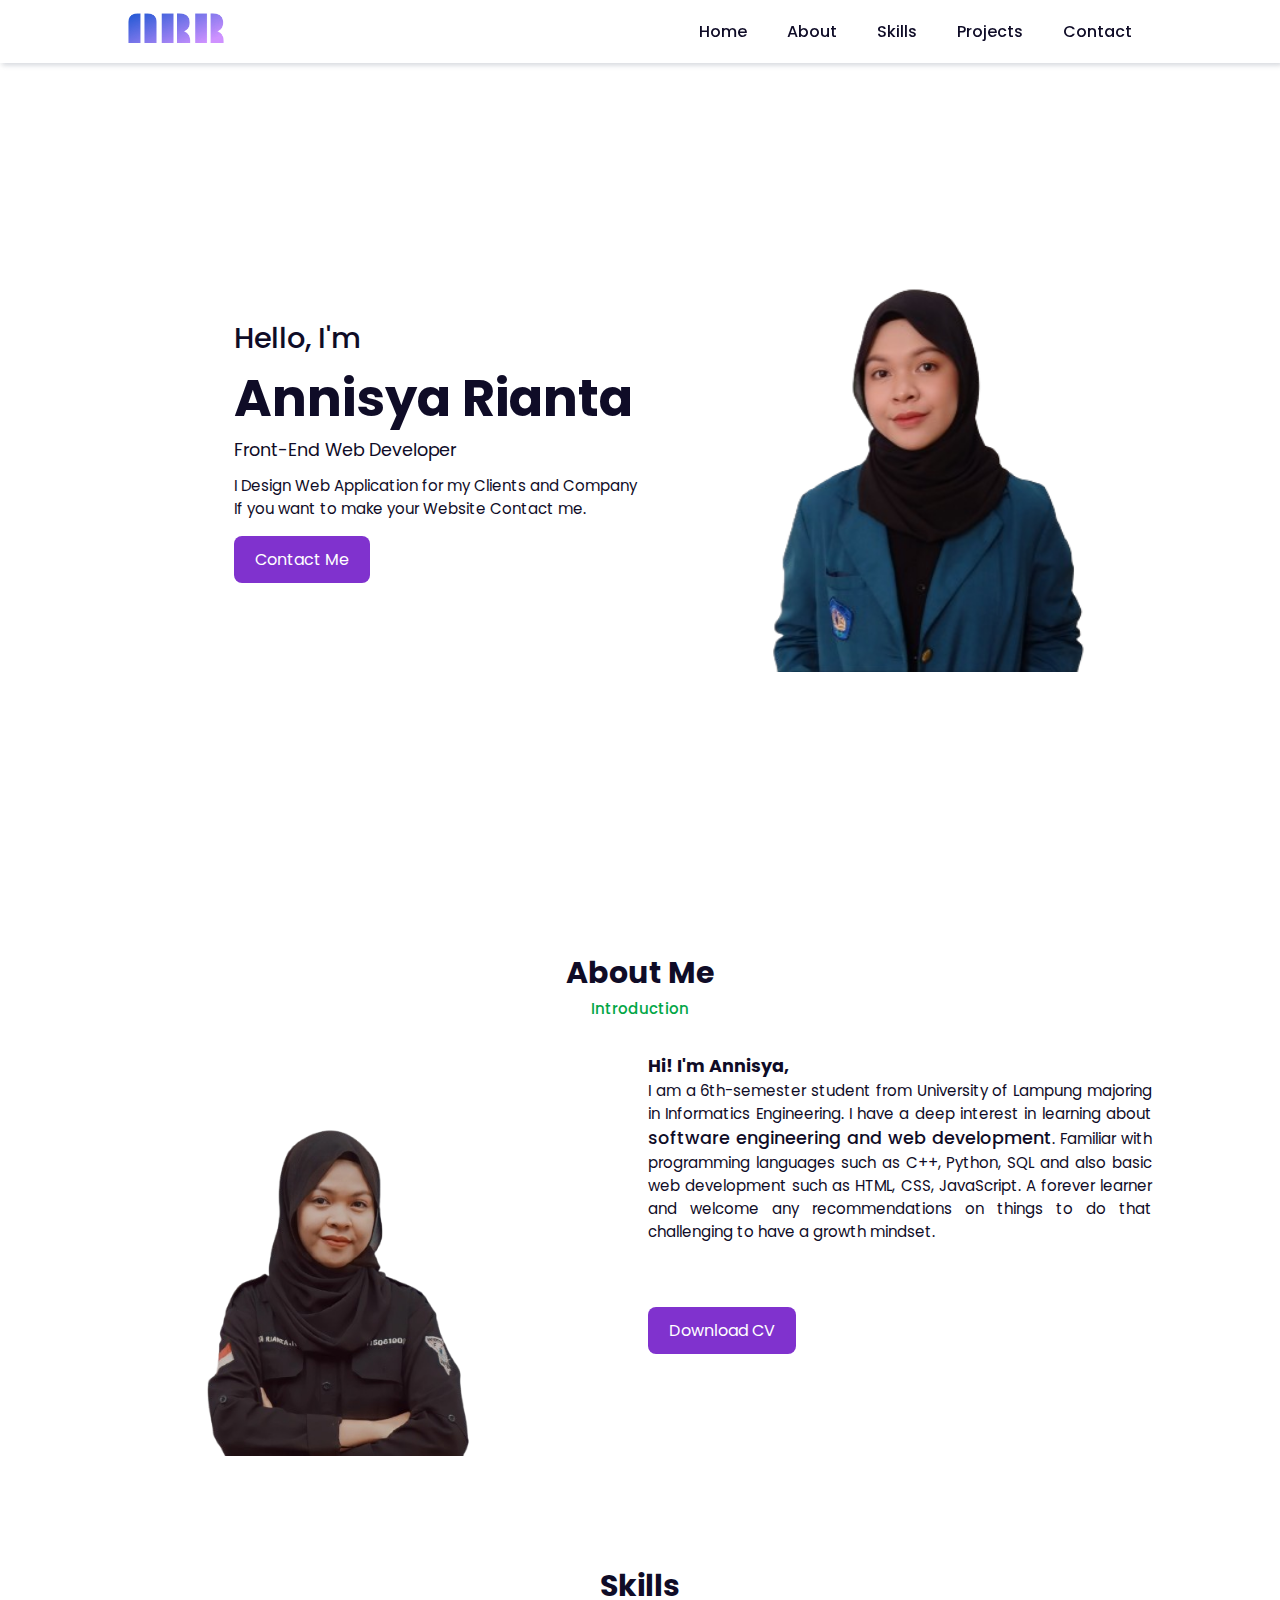
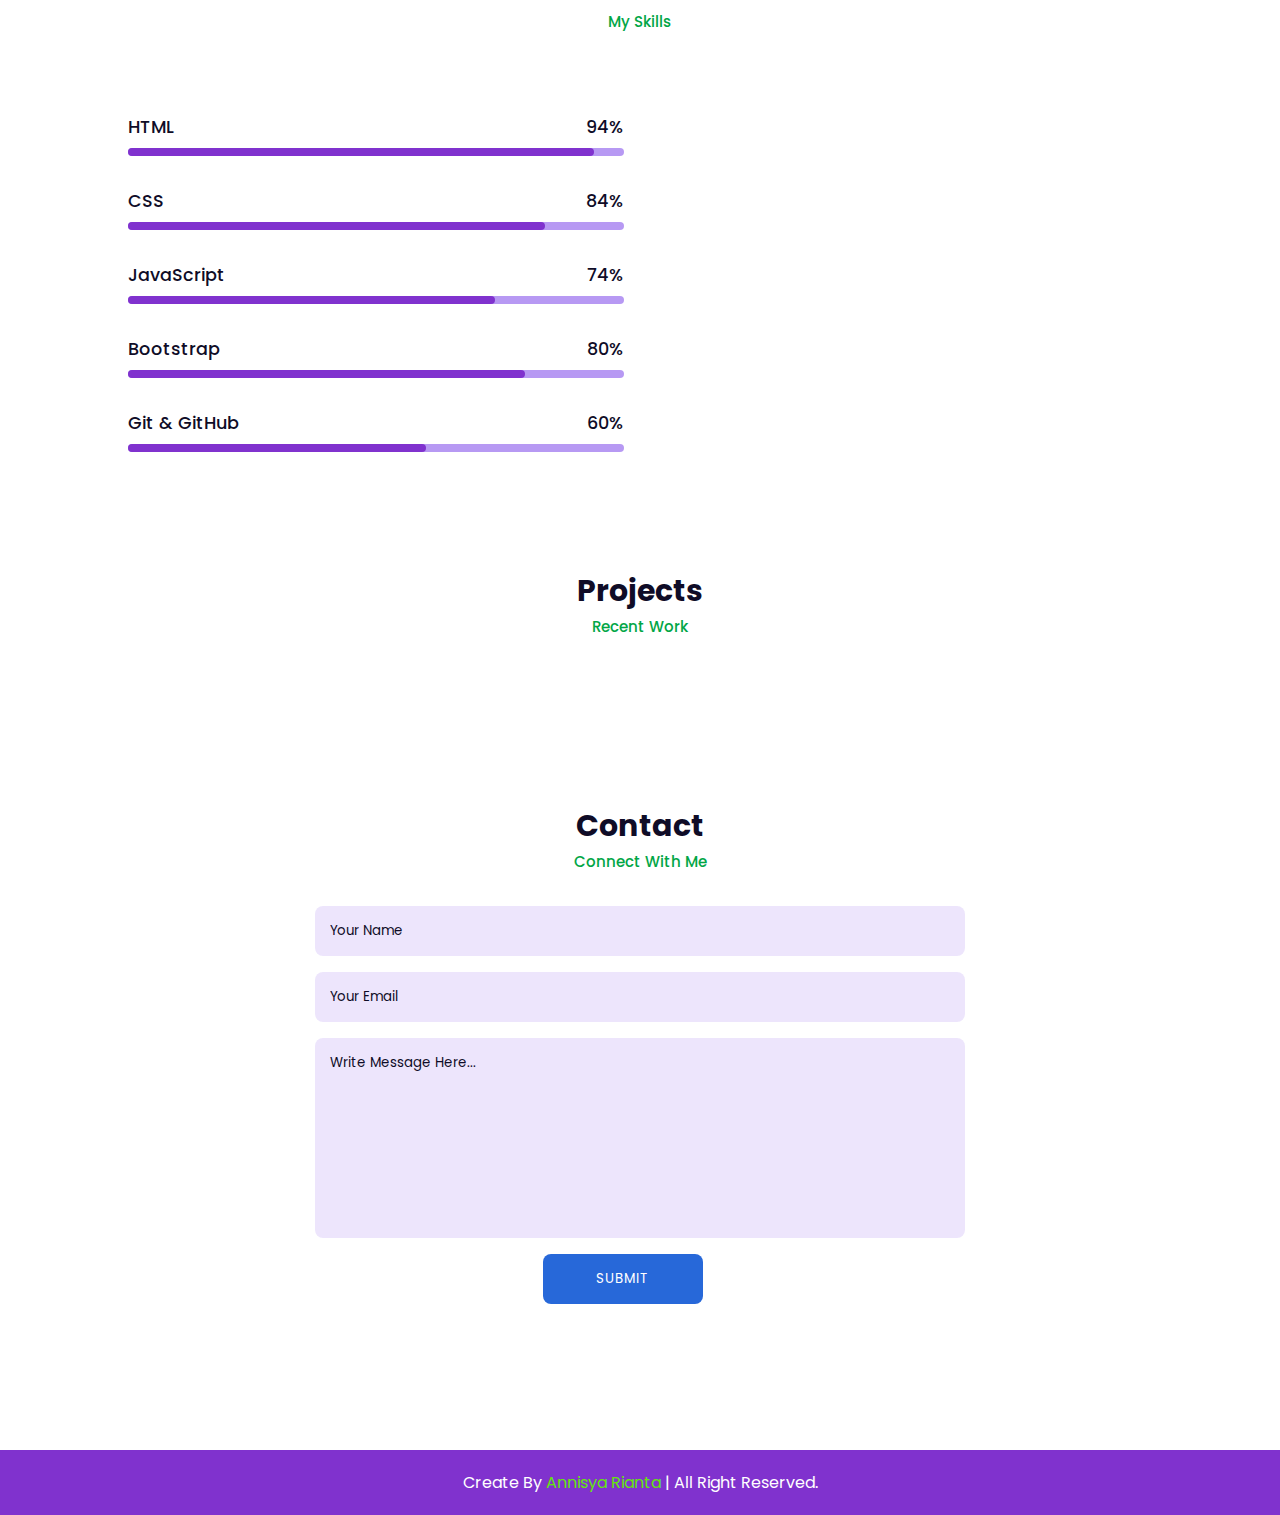
==== commit 39b7ae76: "update about text" ====
--- a/index.html
+++ b/index.html
@@ -72,18 +72,12 @@
 				<div class="about-text">
 					<p>
 						<span style="font-weight: bold"
-							>As a web developer,</span
+							>Hi! I'm Annisya,</span
 						><br />
-						I am passionate about creating visually appealing and
-						user-friendly websites. With expertise in
+						I am a 6th-semester student from University of Lampung majoring in Informatics Engineering. I have a deep interest in learning about  
 						<span style="font-weight: 500"
-							>HTML, CSS, JavaScript, Bootstrap, and jQuery</span
-						>, I strive to deliver high-quality and responsive
-						designs that meet the needs of my clients. <br />I look
-						forward to collaborating with you and bringing your web
-						development projects to life. Feel free to explore my
-						portfolio and get in touch with me to discuss your
-						project requirements.
+							>software engineering and web development</span
+						>. Familiar with programming languages such as C++, Python, SQL and also basic web development such as HTML, CSS, JavaScript. A forever learner and welcome any recommendations on things to do that challenging to have a growth mindset.
 					</p>
 					<a href="cv" class="btn">Download CV</a>
 				</div>
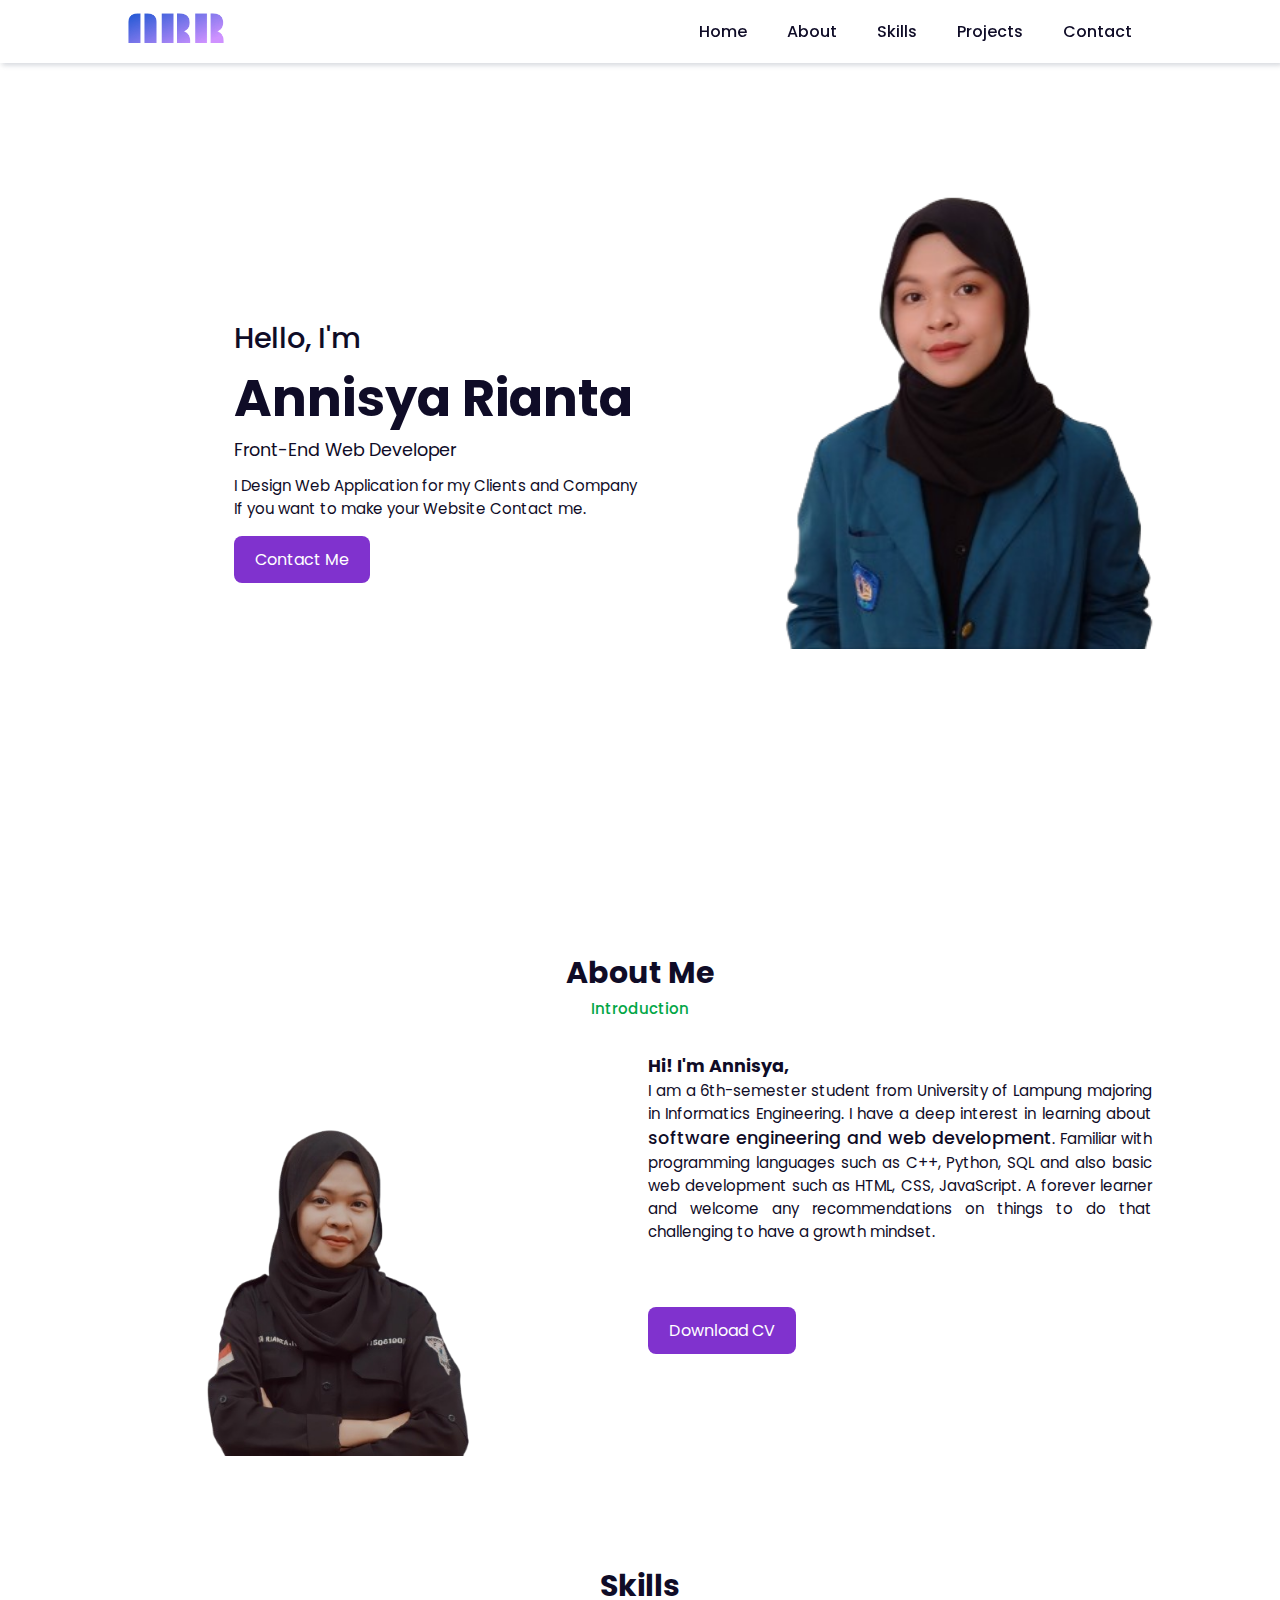
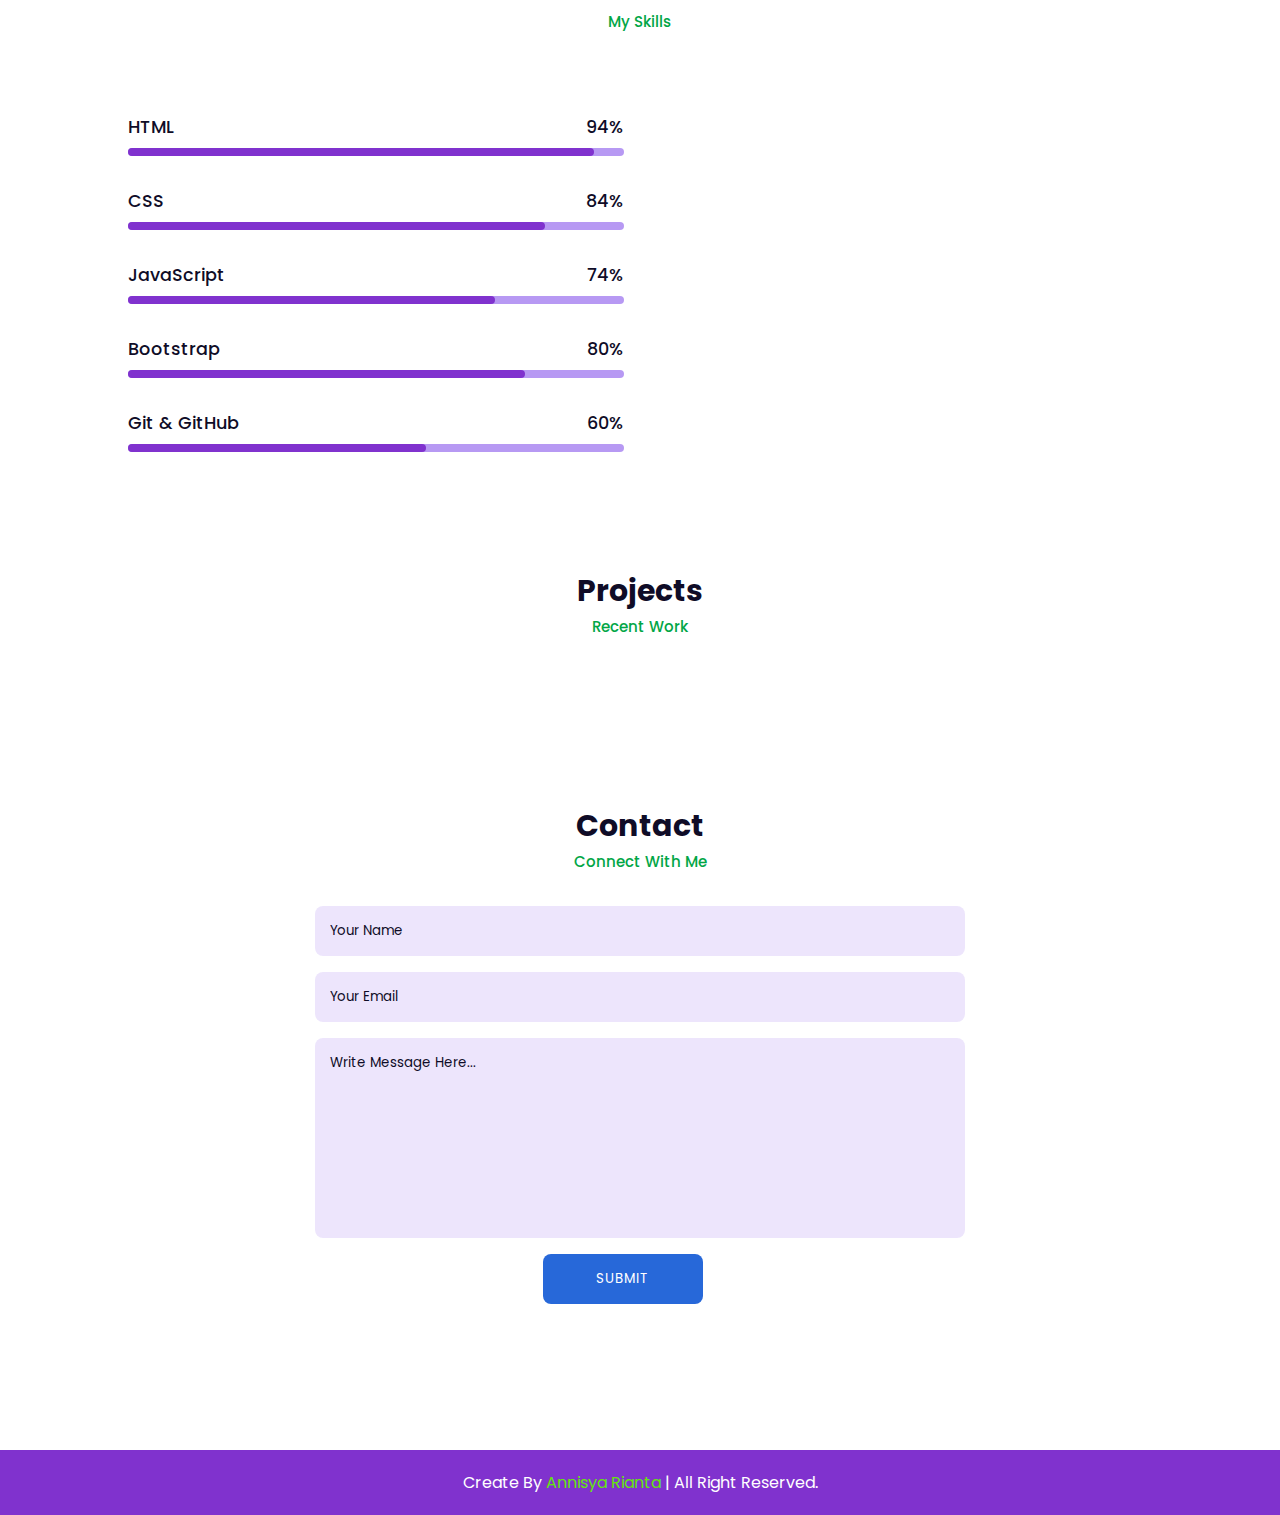
==== commit f564d914: "add link home contact" ====
--- a/index.html
+++ b/index.html
@@ -55,7 +55,7 @@
 					I Design Web Application for my Clients and Company <br />
 					If you want to make your Website Contact me.
 				</p>
-				<a href="#contact" class="btn">Contact Me</a>
+				<a href="mailto:annisyarianta@gmail.com" class="btn">Contact Me</a>
 			</div>
 		</section>
 
--- a/styles.css
+++ b/styles.css
@@ -105,9 +105,10 @@
 }
 .home-img {
 	order: 3;
+	height: 74vh;
 }
 .home-img img {
-	width: 100%;
+	width: 118%;
 }
 .home-text span {
 	font-size: var(--medium-font);
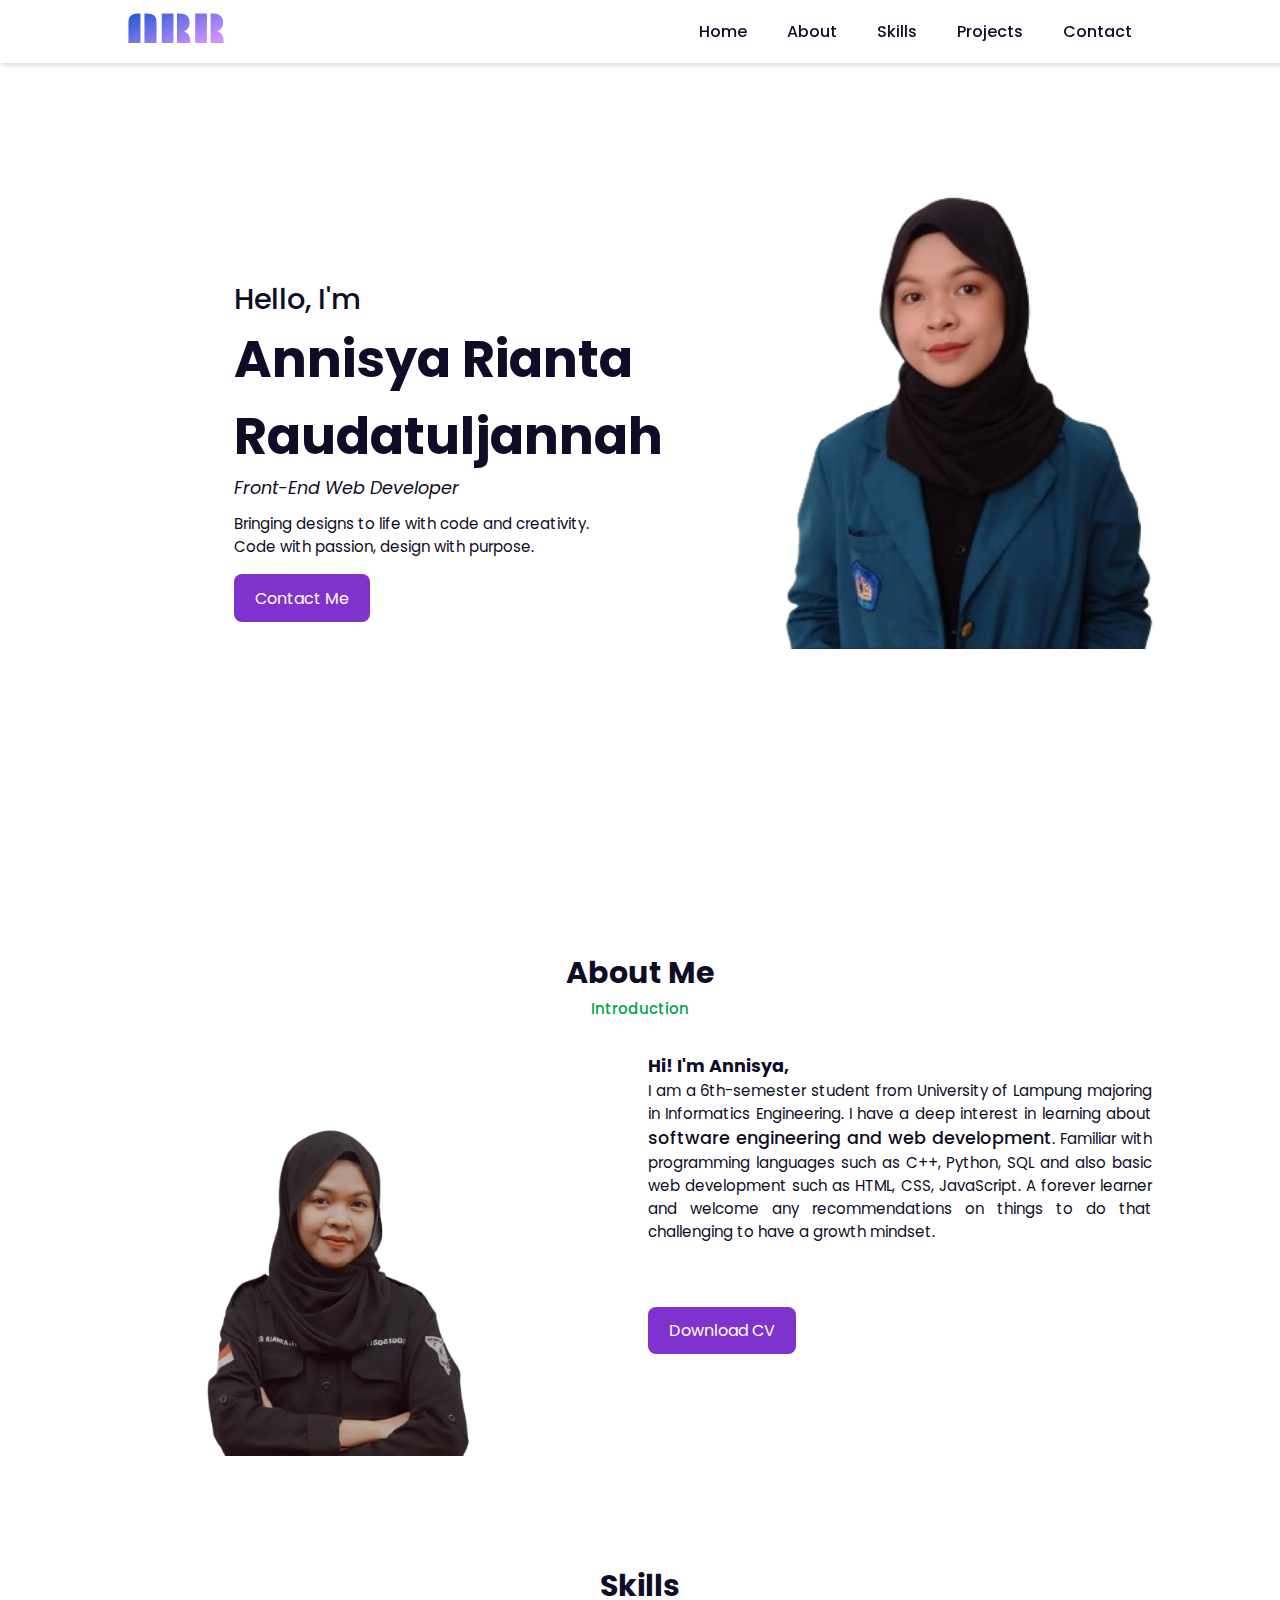
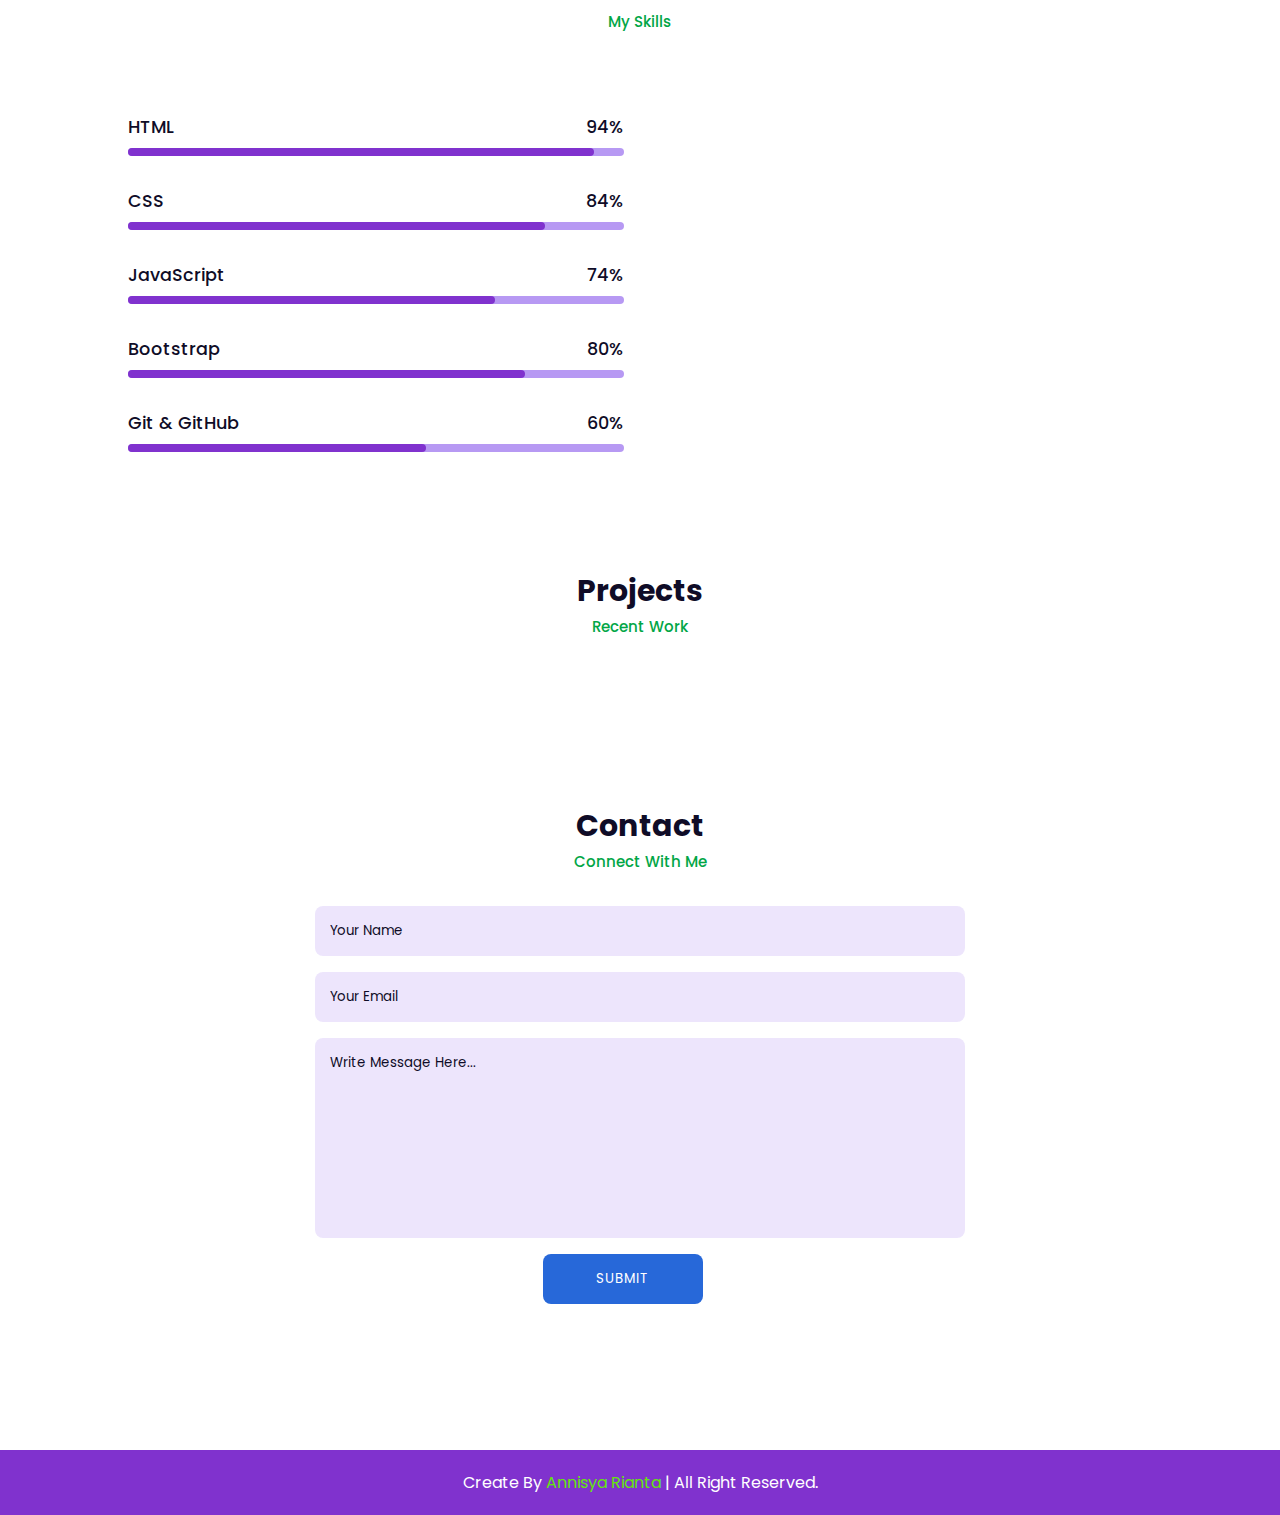
==== commit a2c08a11: "update home-text" ====
--- a/index.html
+++ b/index.html
@@ -49,11 +49,11 @@
 			</div>
 			<div class="home-text">
 				<span>Hello, I'm</span>
-				<h1>Annisya Rianta</h1>
-				<h2>Front-End Web Developer</h2>
+				<h1>Annisya Rianta Raudatuljannah</h1>
+				<h2><em>Front-End Web Developer</em></h2>
 				<p>
-					I Design Web Application for my Clients and Company <br />
-					If you want to make your Website Contact me.
+					Bringing designs to life with code and creativity. <br />
+					Code with passion, design with purpose. <i class="fa-solid fa-code"></i>
 				</p>
 				<a href="mailto:annisyarianta@gmail.com" class="btn">Contact Me</a>
 			</div>
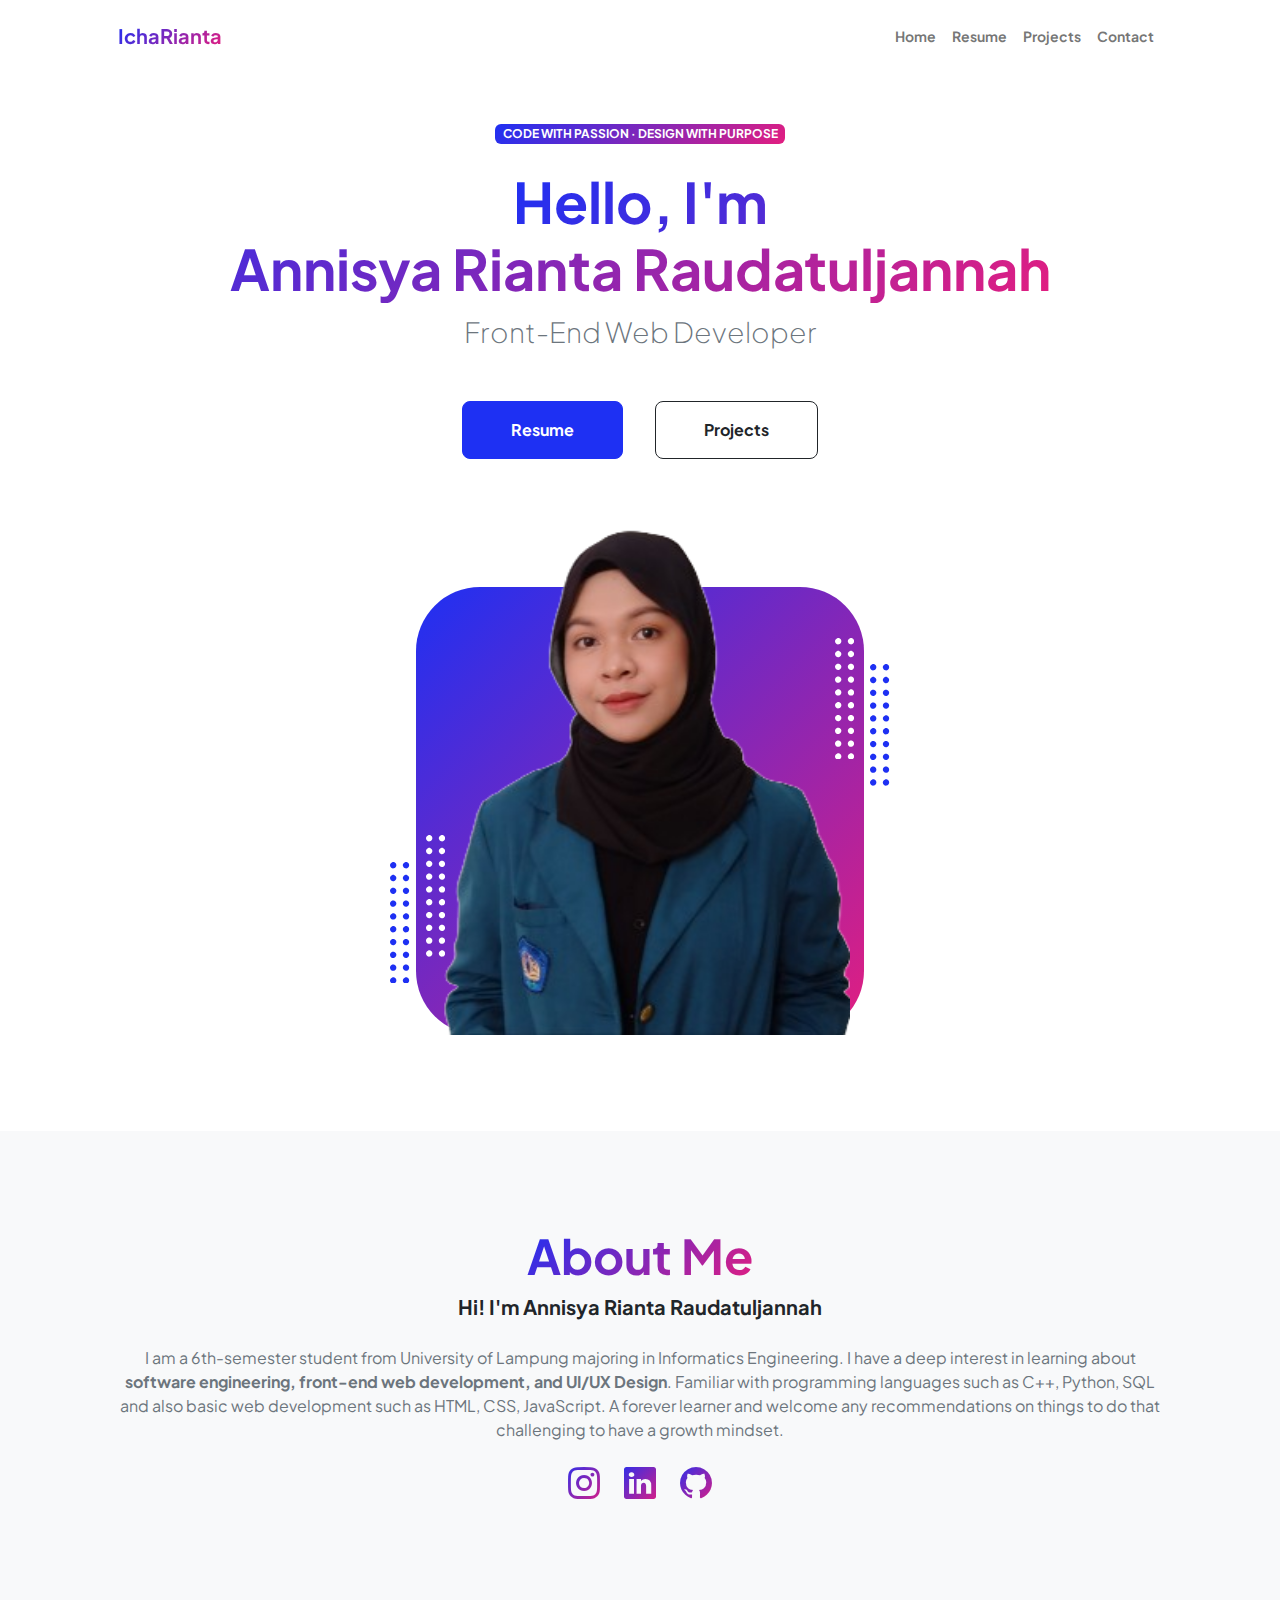
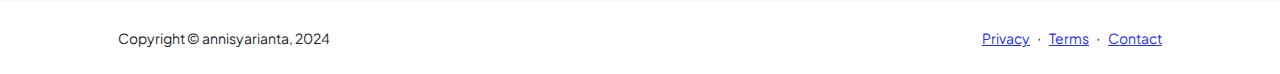
==== commit 9acc3068: "restart all" ====
--- a/index.html
+++ b/index.html
@@ -1,204 +1,221 @@
 <!DOCTYPE html>
 <html lang="en">
-	<head>
-		<meta charset="UTF-8" />
-		<meta http-equiv="X-UA-Compatible" content="IE=edge" />
-		<meta name="viewport" content="width=device-width, initial-scale=1.0" />
-		<link rel="icon" type="png" href="img/logo-arr.png" />
-		<title>IchaRianta's Website</title>
-		<link rel="stylesheet" href="styles.css" />
-		<link
-			rel="stylesheet"
-			href="https://cdnjs.cloudflare.com/ajax/libs/font-awesome/6.4.0/css/all.min.css"
-			integrity="sha512-iecdLmaskl7CVkqkXNQ/ZH/XLlvWZOJyj7Yy7tcenmpD1ypASozpmT/E0iPtmFIB46ZmdtAc9eNBvH0H/ZpiBw=="
-			crossorigin="anonymous"
-			referrerpolicy="no-referrer" />
-	</head>
-	<body>
-		<header>
-			<a href="#" class="logo"><img src="img/logo-arr.png" alt="logo"></a>
-			<div class="fa-solid fa-bars" id="menu-icon"></div>
-			<ul class="navbar">
-				<li><a href="#home">Home</a></li>
-				<li><a href="#about">About</a></li>
-				<li><a href="#skills">Skills</a></li>
-				<li><a href="#projects">Projects</a></li>
-				<li><a href="#contact">Contact</a></li>
-				<div class="fa-regular fa-moon" id="darkmode"></div>
-			</ul>
-		</header>
-
-		<!-- Home Section -->
-		<section class="home" id="home">
-			<div class="social">
-				<a href="https://www.linkedin.com/in/annisyarianta" target="_blank"
-					><i class="fa-brands fa-linkedin"></i
-				></a>
-				<a href="https://github.com/annisyarianta" target="_blank"
-					><i class="fa-brands fa-github"></i
-				></a>
-				<a href="https://instagram.com/ichariantaa" target="_blank"
-					><i class="fa-brands fa-instagram"></i
-				></a>
-				<a href="https://www.tiktok.com/@ichariantaa" target="_blank"
-					><i class="fa-brands fa-tiktok"></i
-				></a>
-			</div>
-			<div class="home-img">
-				<img src="img/icha-hero.png" alt="hero image" />
-			</div>
-			<div class="home-text">
-				<span>Hello, I'm</span>
-				<h1>Annisya Rianta Raudatuljannah</h1>
-				<h2><em>Front-End Web Developer</em></h2>
-				<p>
-					Bringing designs to life with code and creativity. <br />
-					Code with passion, design with purpose. <i class="fa-solid fa-code"></i>
-				</p>
-				<a href="mailto:annisyarianta@gmail.com" class="btn">Contact Me</a>
-			</div>
-		</section>
-
-		<!-- About Section -->
-		<section class="about" id="about">
-			<div class="heading">
-				<h2>About Me</h2>
-				<span>Introduction</span>
-			</div>
-			<div class="about-container">
-				<div class="about-img">
-					<img src="img/fotopdh.png" alt="about img" />
-				</div>
-				<div class="about-text">
-					<p>
-						<span style="font-weight: bold"
-							>Hi! I'm Annisya,</span
-						><br />
-						I am a 6th-semester student from University of Lampung majoring in Informatics Engineering. I have a deep interest in learning about  
-						<span style="font-weight: 500"
-							>software engineering and web development</span
-						>. Familiar with programming languages such as C++, Python, SQL and also basic web development such as HTML, CSS, JavaScript. A forever learner and welcome any recommendations on things to do that challenging to have a growth mindset.
-					</p>
-					<a href="cv" class="btn">Download CV</a>
-				</div>
-			</div>
-		</section>
-
-		<!-- Skills Section -->
-		<section class="skills" id="skills">
-			<div class="heading">
-				<h2>Skills</h2>
-				<span>My Skills</span>
-			</div>
-			<div class="skills-container">
-				<div class="bars">
-					<div class="bars-box">
-						<h3>HTML</h3>
-						<span>94%</span>
-						<div class="light-bar"></div>
-						<div class="percent-bar html-bar"></div>
-					</div>
-					<div class="bars-box">
-						<h3>CSS</h3>
-						<span>84%</span>
-						<div class="light-bar"></div>
-						<div class="percent-bar css-bar"></div>
-					</div>
-					<div class="bars-box">
-						<h3>JavaScript</h3>
-						<span>74%</span>
-						<div class="light-bar"></div>
-						<div class="percent-bar js-bar"></div>
-					</div>
-					<div class="bars-box">
-						<h3>Bootstrap</h3>
-						<span>80%</span>
-						<div class="light-bar"></div>
-						<div class="percent-bar react-bar"></div>
-					</div>
-					<div class="bars-box">
-						<h3>Git & GitHub</h3>
-						<span>60%</span>
-						<div class="light-bar"></div>
-						<div class="percent-bar git-bar"></div>
-					</div>
-				</div>
-				<div class="skills-img">
-					<img src="skill img.png" alt="">
-				</div>
-			</div>
-		</section>
-
-		<!-- Projects Section -->
-		<section class="projects" id="projects">
-			<div class="heading">
-				<h2>Projects</h2>
-				<span>Recent Work</span>
-			</div>
-			<div class="projects-content">
-				<div class="projects-img">
-					<img src="project 1 port.png" alt="">
-				</div>
-				<div class="projects-img">
-					<img src="Star Rating.png" alt="">
-				</div>
-				<div class="projects-img">
-					<img src="project 3.jpg" alt="">
-				</div>
-				<div class="projects-img">
-					<img src="project 6 (1).png" alt="">
-				</div>
-				<div class="projects-img">
-					<img src="project 6 (2).png" alt="">
-				</div>
-				<div class="projects-img">
-					<img src="movie finder.png" alt="">
-				</div>
-				<div class="projects-img">
-					<img src="project 6 (3).png" alt="">
-				</div>
-				<div class="projects-img">
-					<img src="Using Javascript.png" alt="">
-				</div>
-			</div>
-		</section>
-
-		<!-- Contact Section -->
-		<section class="contact" id="contact">
-			<div class="heading">
-				<h2>Contact</h2>
-				<span>Connect With Me</span>
-			</div>
-			<div class="contact-form">
-				<form action="">
-					<input type="text" placeholder="Your Name">
-					<input type="email" placeholder="Your Email">
-					<textarea name="" id="" cols="30" rows="10" placeholder="Write Message Here..."></textarea>
-					<input type="button" value="Submit" class="contact-button">
-				</form>
-			</div>
-		</section>
-
-		<div class="footer">
-			<div class="footer-social">
-				<a href="https://www.linkedin.com/in/annisyarianta"
-					><i class="fa-brands fa-linkedin"></i
-				></a>
-				<a href="https://github.com/annisyarianta"
-					><i class="fa-brands fa-github"></i
-				></a>
-				<a href="https://instagram.com/ichariantaa"
-					><i class="fa-brands fa-instagram"></i
-				></a>
-				<a href="https://www.tiktok.com/@ichariantaa"
-					><i class="fa-brands fa-tiktok"></i
-				></a>
-			</div>
-		</div>
-		<div class="copyright">
-			<p>Create By <a href="">Annisya Rianta</a> | All Right Reserved.</p>
-		</div>
-
-		<script src="script.js"></script>
-	</body>
-</html>+    <head>
+        <meta charset="utf-8" />
+        <meta name="viewport" content="width=device-width, initial-scale=1, shrink-to-fit=no" />
+        <meta name="description" content="" />
+        <meta name="author" content="" />
+        <title>Annisya's Website</title>
+        <!-- Favicon-->
+        <link rel="icon" type="image/x-icon" href="assets/favicon.ico" />
+        <!-- Custom Google font-->
+        <link rel="preconnect" href="https://fonts.googleapis.com" />
+        <link rel="preconnect" href="https://fonts.gstatic.com" crossorigin />
+        <link href="https://fonts.googleapis.com/css2?family=Plus+Jakarta+Sans:wght@100;200;300;400;500;600;700;800;900&amp;display=swap" rel="stylesheet" />
+        <!-- Bootstrap icons-->
+        <link href="https://cdn.jsdelivr.net/npm/bootstrap-icons@1.8.1/font/bootstrap-icons.css" rel="stylesheet" />
+        <!-- Core theme CSS (includes Bootstrap)-->
+        <link href="css/styles.css" rel="stylesheet" />
+    </head>
+    <body class="d-flex flex-column h-100">
+        <main class="flex-shrink-0">
+            <!-- Navigation-->
+            <nav class="navbar navbar-expand-lg navbar-light bg-white py-3">
+                <div class="container px-5">
+                    <a class="navbar-brand" href="index.html"><span class="fw-bolder text-primary text-gradient">IchaRianta</span></a>
+                    <button class="navbar-toggler" type="button" data-bs-toggle="collapse" data-bs-target="#navbarSupportedContent" aria-controls="navbarSupportedContent" aria-expanded="false" aria-label="Toggle navigation"><span class="navbar-toggler-icon"></span></button>
+                    <div class="collapse navbar-collapse" id="navbarSupportedContent">
+                        <ul class="navbar-nav ms-auto mb-2 mb-lg-0 small fw-bolder">
+                            <li class="nav-item"><a class="nav-link" href="index.html">Home</a></li>
+                            <li class="nav-item"><a class="nav-link" href="resume.html">Resume</a></li>
+                            <li class="nav-item"><a class="nav-link" href="projects.html">Projects</a></li>
+                            <li class="nav-item"><a class="nav-link" href="contact.html">Contact</a></li>
+                        </ul>
+                    </div>
+                </div>
+            </nav>
+            <!-- Header-->
+            <header class="py-5">
+                <div class="container px-5 pb-5">
+                    <div class="row gx-5 align-items-center">
+                        <div class="col-xxl-5">
+                            <!-- Header text content-->
+                            <div class="text-center text-xxl-start">
+                                <div class="badge bg-gradient-primary-to-secondary text-white mb-4"><div class="text-uppercase">Code with passion &middot; design with purpose</div></div>
+                                <h1 class="display-4 fw-bolder mb-md-2"><span class="text-gradient d-inline">Hello, I'm <br> Annisya Rianta Raudatuljannah</span></h1>
+                                <div class="fs-3 fw-light text-muted mb-5">Front-End Web Developer</div>
+                                <div class="d-grid gap-3 d-sm-flex justify-content-sm-center justify-content-xxl-start mb-3">
+                                    <a class="btn btn-primary btn-lg px-5 py-3 me-sm-3 fs-6 fw-bolder" href="resume.html">Resume</a>
+                                    <a class="btn btn-outline-dark btn-lg px-5 py-3 fs-6 fw-bolder" href="projects.html">Projects</a>
+                                </div>
+                            </div>
+                        </div>
+                        <div class="col-xxl-7">
+                            <!-- Header profile picture-->
+                            <div class="d-flex justify-content-center mt-5 mt-xxl-0">
+                                <div class="profile bg-gradient-primary-to-secondary">
+                                    <!-- TIP: For best results, use a photo with a transparent background like the demo example below-->
+                                    <!-- Watch a tutorial on how to do this on YouTube (link)-->
+                                    <img class="profile-img" src="assets/icha-hero.png" alt="image profile" />
+                                    <div class="dots-1">
+                                        <!-- SVG Dots-->
+                                        <svg version="1.1" xmlns="http://www.w3.org/2000/svg" xmlns:xlink="http://www.w3.org/1999/xlink" x="0px" y="0px" viewBox="0 0 191.6 1215.4" style="enable-background: new 0 0 191.6 1215.4" xml:space="preserve">
+                                            <g transform="translate(0.000000,1280.000000) scale(0.100000,-0.100000)">
+                                                <path d="M227.7,12788.6c-105-35-200-141-222-248c-43-206,163-412,369-369c155,32,275,190,260,339c-11,105-90,213-190,262        C383.7,12801.6,289.7,12808.6,227.7,12788.6z"></path>
+                                                <path d="M1507.7,12788.6c-151-50-253-216-222-362c25-119,136-230,254-255c194-41,395,142,375,339c-11,105-90,213-190,262        C1663.7,12801.6,1569.7,12808.6,1507.7,12788.6z"></path>
+                                                <path d="M227.7,11508.6c-105-35-200-141-222-248c-43-206,163-412,369-369c155,32,275,190,260,339c-11,105-90,213-190,262        C383.7,11521.6,289.7,11528.6,227.7,11508.6z"></path>
+                                                <path d="M1507.7,11508.6c-151-50-253-216-222-362c25-119,136-230,254-255c194-41,395,142,375,339c-11,105-90,213-190,262        C1663.7,11521.6,1569.7,11528.6,1507.7,11508.6z"></path>
+                                                <path d="M227.7,10228.6c-105-35-200-141-222-248c-43-206,163-412,369-369c155,32,275,190,260,339c-11,105-90,213-190,262        C383.7,10241.6,289.7,10248.6,227.7,10228.6z"></path>
+                                                <path d="M1507.7,10228.6c-105-35-200-141-222-248c-43-206,163-412,369-369c155,32,275,190,260,339c-11,105-90,213-190,262        C1663.7,10241.6,1569.7,10248.6,1507.7,10228.6z"></path>
+                                                <path d="M227.7,8948.6c-105-35-200-141-222-248c-43-206,163-412,369-369c155,32,275,190,260,339c-11,105-90,213-190,262        C383.7,8961.6,289.7,8968.6,227.7,8948.6z"></path>
+                                                <path d="M1507.7,8948.6c-105-35-200-141-222-248c-43-206,163-412,369-369c155,32,275,190,260,339c-11,105-90,213-190,262        C1663.7,8961.6,1569.7,8968.6,1507.7,8948.6z"></path>
+                                                <path d="M227.7,7668.6c-105-35-200-141-222-248c-43-206,163-412,369-369c155,32,275,190,260,339c-11,105-90,213-190,262        C383.7,7681.6,289.7,7688.6,227.7,7668.6z"></path>
+                                                <path d="M1507.7,7668.6c-105-35-200-141-222-248c-43-206,163-412,369-369c155,32,275,190,260,339c-11,105-90,213-190,262        C1663.7,7681.6,1569.7,7688.6,1507.7,7668.6z"></path>
+                                                <path d="M227.7,6388.6c-105-35-200-141-222-248c-43-206,163-412,369-369c155,32,275,190,260,339c-11,105-90,213-190,262        C383.7,6401.6,289.7,6408.6,227.7,6388.6z"></path>
+                                                <path d="M1507.7,6388.6c-105-35-200-141-222-248c-43-206,163-412,369-369c155,32,275,190,260,339c-11,105-90,213-190,262        C1663.7,6401.6,1569.7,6408.6,1507.7,6388.6z"></path>
+                                                <path d="M227.7,5108.6c-105-35-200-141-222-248c-43-206,163-412,369-369c155,32,275,190,260,339c-11,105-90,213-190,262        C383.7,5121.6,289.7,5128.6,227.7,5108.6z"></path>
+                                                <path d="M1507.7,5108.6c-105-35-200-141-222-248c-43-206,163-412,369-369c155,32,275,190,260,339c-11,105-90,213-190,262        C1663.7,5121.6,1569.7,5128.6,1507.7,5108.6z"></path>
+                                                <path d="M227.7,3828.6c-105-35-200-141-222-248c-43-206,163-412,369-369c155,32,275,190,260,339c-11,105-90,213-190,262        C383.7,3841.6,289.7,3848.6,227.7,3828.6z"></path>
+                                                <path d="M1507.7,3828.6c-105-35-200-141-222-248c-43-206,163-412,369-369c155,32,275,190,260,339c-11,105-90,213-190,262        C1663.7,3841.6,1569.7,3848.6,1507.7,3828.6z"></path>
+                                                <path d="M227.7,2548.6c-105-35-200-141-222-248c-43-206,163-412,369-369c155,32,275,190,260,339c-11,105-90,213-190,262        C383.7,2561.6,289.7,2568.6,227.7,2548.6z"></path>
+                                                <path d="M1507.7,2548.6c-105-35-200-141-222-248c-43-206,163-412,369-369c155,32,275,190,260,339c-11,105-90,213-190,262        C1663.7,2561.6,1569.7,2568.6,1507.7,2548.6z"></path>
+                                                <path d="M227.7,1268.6c-105-35-200-141-222-248c-43-206,163-412,369-369c155,32,275,190,260,339c-11,105-90,213-190,262        C383.7,1281.6,289.7,1288.6,227.7,1268.6z"></path>
+                                                <path d="M1507.7,1268.6c-105-35-200-141-222-248c-43-206,163-412,369-369c155,32,275,190,260,339c-11,105-90,213-190,262        C1663.7,1281.6,1569.7,1288.6,1507.7,1268.6z"></path>
+                                            </g>
+                                        </svg>
+                                        <!-- END of SVG dots-->
+                                    </div>
+                                    <div class="dots-2">
+                                        <!-- SVG Dots-->
+                                        <svg version="1.1" xmlns="http://www.w3.org/2000/svg" xmlns:xlink="http://www.w3.org/1999/xlink" x="0px" y="0px" viewBox="0 0 191.6 1215.4" style="enable-background: new 0 0 191.6 1215.4" xml:space="preserve">
+                                            <g transform="translate(0.000000,1280.000000) scale(0.100000,-0.100000)">
+                                                <path d="M227.7,12788.6c-105-35-200-141-222-248c-43-206,163-412,369-369c155,32,275,190,260,339c-11,105-90,213-190,262        C383.7,12801.6,289.7,12808.6,227.7,12788.6z"></path>
+                                                <path d="M1507.7,12788.6c-151-50-253-216-222-362c25-119,136-230,254-255c194-41,395,142,375,339c-11,105-90,213-190,262        C1663.7,12801.6,1569.7,12808.6,1507.7,12788.6z"></path>
+                                                <path d="M227.7,11508.6c-105-35-200-141-222-248c-43-206,163-412,369-369c155,32,275,190,260,339c-11,105-90,213-190,262        C383.7,11521.6,289.7,11528.6,227.7,11508.6z"></path>
+                                                <path d="M1507.7,11508.6c-151-50-253-216-222-362c25-119,136-230,254-255c194-41,395,142,375,339c-11,105-90,213-190,262        C1663.7,11521.6,1569.7,11528.6,1507.7,11508.6z"></path>
+                                                <path d="M227.7,10228.6c-105-35-200-141-222-248c-43-206,163-412,369-369c155,32,275,190,260,339c-11,105-90,213-190,262        C383.7,10241.6,289.7,10248.6,227.7,10228.6z"></path>
+                                                <path d="M1507.7,10228.6c-105-35-200-141-222-248c-43-206,163-412,369-369c155,32,275,190,260,339c-11,105-90,213-190,262        C1663.7,10241.6,1569.7,10248.6,1507.7,10228.6z"></path>
+                                                <path d="M227.7,8948.6c-105-35-200-141-222-248c-43-206,163-412,369-369c155,32,275,190,260,339c-11,105-90,213-190,262        C383.7,8961.6,289.7,8968.6,227.7,8948.6z"></path>
+                                                <path d="M1507.7,8948.6c-105-35-200-141-222-248c-43-206,163-412,369-369c155,32,275,190,260,339c-11,105-90,213-190,262        C1663.7,8961.6,1569.7,8968.6,1507.7,8948.6z"></path>
+                                                <path d="M227.7,7668.6c-105-35-200-141-222-248c-43-206,163-412,369-369c155,32,275,190,260,339c-11,105-90,213-190,262        C383.7,7681.6,289.7,7688.6,227.7,7668.6z"></path>
+                                                <path d="M1507.7,7668.6c-105-35-200-141-222-248c-43-206,163-412,369-369c155,32,275,190,260,339c-11,105-90,213-190,262        C1663.7,7681.6,1569.7,7688.6,1507.7,7668.6z"></path>
+                                                <path d="M227.7,6388.6c-105-35-200-141-222-248c-43-206,163-412,369-369c155,32,275,190,260,339c-11,105-90,213-190,262        C383.7,6401.6,289.7,6408.6,227.7,6388.6z"></path>
+                                                <path d="M1507.7,6388.6c-105-35-200-141-222-248c-43-206,163-412,369-369c155,32,275,190,260,339c-11,105-90,213-190,262        C1663.7,6401.6,1569.7,6408.6,1507.7,6388.6z"></path>
+                                                <path d="M227.7,5108.6c-105-35-200-141-222-248c-43-206,163-412,369-369c155,32,275,190,260,339c-11,105-90,213-190,262        C383.7,5121.6,289.7,5128.6,227.7,5108.6z"></path>
+                                                <path d="M1507.7,5108.6c-105-35-200-141-222-248c-43-206,163-412,369-369c155,32,275,190,260,339c-11,105-90,213-190,262        C1663.7,5121.6,1569.7,5128.6,1507.7,5108.6z"></path>
+                                                <path d="M227.7,3828.6c-105-35-200-141-222-248c-43-206,163-412,369-369c155,32,275,190,260,339c-11,105-90,213-190,262        C383.7,3841.6,289.7,3848.6,227.7,3828.6z"></path>
+                                                <path d="M1507.7,3828.6c-105-35-200-141-222-248c-43-206,163-412,369-369c155,32,275,190,260,339c-11,105-90,213-190,262        C1663.7,3841.6,1569.7,3848.6,1507.7,3828.6z"></path>
+                                                <path d="M227.7,2548.6c-105-35-200-141-222-248c-43-206,163-412,369-369c155,32,275,190,260,339c-11,105-90,213-190,262        C383.7,2561.6,289.7,2568.6,227.7,2548.6z"></path>
+                                                <path d="M1507.7,2548.6c-105-35-200-141-222-248c-43-206,163-412,369-369c155,32,275,190,260,339c-11,105-90,213-190,262        C1663.7,2561.6,1569.7,2568.6,1507.7,2548.6z"></path>
+                                                <path d="M227.7,1268.6c-105-35-200-141-222-248c-43-206,163-412,369-369c155,32,275,190,260,339c-11,105-90,213-190,262        C383.7,1281.6,289.7,1288.6,227.7,1268.6z"></path>
+                                                <path d="M1507.7,1268.6c-105-35-200-141-222-248c-43-206,163-412,369-369c155,32,275,190,260,339c-11,105-90,213-190,262        C1663.7,1281.6,1569.7,1288.6,1507.7,1268.6z"></path>
+                                            </g>
+                                        </svg>
+                                        <!-- END of SVG dots-->
+                                    </div>
+                                    <div class="dots-3">
+                                        <!-- SVG Dots-->
+                                        <svg version="1.1" xmlns="http://www.w3.org/2000/svg" xmlns:xlink="http://www.w3.org/1999/xlink" x="0px" y="0px" viewBox="0 0 191.6 1215.4" style="enable-background: new 0 0 191.6 1215.4" xml:space="preserve">
+                                            <g transform="translate(0.000000,1280.000000) scale(0.100000,-0.100000)">
+                                                <path d="M227.7,12788.6c-105-35-200-141-222-248c-43-206,163-412,369-369c155,32,275,190,260,339c-11,105-90,213-190,262        C383.7,12801.6,289.7,12808.6,227.7,12788.6z"></path>
+                                                <path d="M1507.7,12788.6c-151-50-253-216-222-362c25-119,136-230,254-255c194-41,395,142,375,339c-11,105-90,213-190,262        C1663.7,12801.6,1569.7,12808.6,1507.7,12788.6z"></path>
+                                                <path d="M227.7,11508.6c-105-35-200-141-222-248c-43-206,163-412,369-369c155,32,275,190,260,339c-11,105-90,213-190,262        C383.7,11521.6,289.7,11528.6,227.7,11508.6z"></path>
+                                                <path d="M1507.7,11508.6c-151-50-253-216-222-362c25-119,136-230,254-255c194-41,395,142,375,339c-11,105-90,213-190,262        C1663.7,11521.6,1569.7,11528.6,1507.7,11508.6z"></path>
+                                                <path d="M227.7,10228.6c-105-35-200-141-222-248c-43-206,163-412,369-369c155,32,275,190,260,339c-11,105-90,213-190,262        C383.7,10241.6,289.7,10248.6,227.7,10228.6z"></path>
+                                                <path d="M1507.7,10228.6c-105-35-200-141-222-248c-43-206,163-412,369-369c155,32,275,190,260,339c-11,105-90,213-190,262        C1663.7,10241.6,1569.7,10248.6,1507.7,10228.6z"></path>
+                                                <path d="M227.7,8948.6c-105-35-200-141-222-248c-43-206,163-412,369-369c155,32,275,190,260,339c-11,105-90,213-190,262        C383.7,8961.6,289.7,8968.6,227.7,8948.6z"></path>
+                                                <path d="M1507.7,8948.6c-105-35-200-141-222-248c-43-206,163-412,369-369c155,32,275,190,260,339c-11,105-90,213-190,262        C1663.7,8961.6,1569.7,8968.6,1507.7,8948.6z"></path>
+                                                <path d="M227.7,7668.6c-105-35-200-141-222-248c-43-206,163-412,369-369c155,32,275,190,260,339c-11,105-90,213-190,262        C383.7,7681.6,289.7,7688.6,227.7,7668.6z"></path>
+                                                <path d="M1507.7,7668.6c-105-35-200-141-222-248c-43-206,163-412,369-369c155,32,275,190,260,339c-11,105-90,213-190,262        C1663.7,7681.6,1569.7,7688.6,1507.7,7668.6z"></path>
+                                                <path d="M227.7,6388.6c-105-35-200-141-222-248c-43-206,163-412,369-369c155,32,275,190,260,339c-11,105-90,213-190,262        C383.7,6401.6,289.7,6408.6,227.7,6388.6z"></path>
+                                                <path d="M1507.7,6388.6c-105-35-200-141-222-248c-43-206,163-412,369-369c155,32,275,190,260,339c-11,105-90,213-190,262        C1663.7,6401.6,1569.7,6408.6,1507.7,6388.6z"></path>
+                                                <path d="M227.7,5108.6c-105-35-200-141-222-248c-43-206,163-412,369-369c155,32,275,190,260,339c-11,105-90,213-190,262        C383.7,5121.6,289.7,5128.6,227.7,5108.6z"></path>
+                                                <path d="M1507.7,5108.6c-105-35-200-141-222-248c-43-206,163-412,369-369c155,32,275,190,260,339c-11,105-90,213-190,262        C1663.7,5121.6,1569.7,5128.6,1507.7,5108.6z"></path>
+                                                <path d="M227.7,3828.6c-105-35-200-141-222-248c-43-206,163-412,369-369c155,32,275,190,260,339c-11,105-90,213-190,262        C383.7,3841.6,289.7,3848.6,227.7,3828.6z"></path>
+                                                <path d="M1507.7,3828.6c-105-35-200-141-222-248c-43-206,163-412,369-369c155,32,275,190,260,339c-11,105-90,213-190,262        C1663.7,3841.6,1569.7,3848.6,1507.7,3828.6z"></path>
+                                                <path d="M227.7,2548.6c-105-35-200-141-222-248c-43-206,163-412,369-369c155,32,275,190,260,339c-11,105-90,213-190,262        C383.7,2561.6,289.7,2568.6,227.7,2548.6z"></path>
+                                                <path d="M1507.7,2548.6c-105-35-200-141-222-248c-43-206,163-412,369-369c155,32,275,190,260,339c-11,105-90,213-190,262        C1663.7,2561.6,1569.7,2568.6,1507.7,2548.6z"></path>
+                                                <path d="M227.7,1268.6c-105-35-200-141-222-248c-43-206,163-412,369-369c155,32,275,190,260,339c-11,105-90,213-190,262        C383.7,1281.6,289.7,1288.6,227.7,1268.6z"></path>
+                                                <path d="M1507.7,1268.6c-105-35-200-141-222-248c-43-206,163-412,369-369c155,32,275,190,260,339c-11,105-90,213-190,262        C1663.7,1281.6,1569.7,1288.6,1507.7,1268.6z"></path>
+                                            </g>
+                                        </svg>
+                                        <!-- END of SVG dots-->
+                                    </div>
+                                    <div class="dots-4">
+                                        <!-- SVG Dots-->
+                                        <svg version="1.1" xmlns="http://www.w3.org/2000/svg" xmlns:xlink="http://www.w3.org/1999/xlink" x="0px" y="0px" viewBox="0 0 191.6 1215.4" style="enable-background: new 0 0 191.6 1215.4" xml:space="preserve">
+                                            <g transform="translate(0.000000,1280.000000) scale(0.100000,-0.100000)">
+                                                <path d="M227.7,12788.6c-105-35-200-141-222-248c-43-206,163-412,369-369c155,32,275,190,260,339c-11,105-90,213-190,262        C383.7,12801.6,289.7,12808.6,227.7,12788.6z"></path>
+                                                <path d="M1507.7,12788.6c-151-50-253-216-222-362c25-119,136-230,254-255c194-41,395,142,375,339c-11,105-90,213-190,262        C1663.7,12801.6,1569.7,12808.6,1507.7,12788.6z"></path>
+                                                <path d="M227.7,11508.6c-105-35-200-141-222-248c-43-206,163-412,369-369c155,32,275,190,260,339c-11,105-90,213-190,262        C383.7,11521.6,289.7,11528.6,227.7,11508.6z"></path>
+                                                <path d="M1507.7,11508.6c-151-50-253-216-222-362c25-119,136-230,254-255c194-41,395,142,375,339c-11,105-90,213-190,262        C1663.7,11521.6,1569.7,11528.6,1507.7,11508.6z"></path>
+                                                <path d="M227.7,10228.6c-105-35-200-141-222-248c-43-206,163-412,369-369c155,32,275,190,260,339c-11,105-90,213-190,262        C383.7,10241.6,289.7,10248.6,227.7,10228.6z"></path>
+                                                <path d="M1507.7,10228.6c-105-35-200-141-222-248c-43-206,163-412,369-369c155,32,275,190,260,339c-11,105-90,213-190,262        C1663.7,10241.6,1569.7,10248.6,1507.7,10228.6z"></path>
+                                                <path d="M227.7,8948.6c-105-35-200-141-222-248c-43-206,163-412,369-369c155,32,275,190,260,339c-11,105-90,213-190,262        C383.7,8961.6,289.7,8968.6,227.7,8948.6z"></path>
+                                                <path d="M1507.7,8948.6c-105-35-200-141-222-248c-43-206,163-412,369-369c155,32,275,190,260,339c-11,105-90,213-190,262        C1663.7,8961.6,1569.7,8968.6,1507.7,8948.6z"></path>
+                                                <path d="M227.7,7668.6c-105-35-200-141-222-248c-43-206,163-412,369-369c155,32,275,190,260,339c-11,105-90,213-190,262        C383.7,7681.6,289.7,7688.6,227.7,7668.6z"></path>
+                                                <path d="M1507.7,7668.6c-105-35-200-141-222-248c-43-206,163-412,369-369c155,32,275,190,260,339c-11,105-90,213-190,262        C1663.7,7681.6,1569.7,7688.6,1507.7,7668.6z"></path>
+                                                <path d="M227.7,6388.6c-105-35-200-141-222-248c-43-206,163-412,369-369c155,32,275,190,260,339c-11,105-90,213-190,262        C383.7,6401.6,289.7,6408.6,227.7,6388.6z"></path>
+                                                <path d="M1507.7,6388.6c-105-35-200-141-222-248c-43-206,163-412,369-369c155,32,275,190,260,339c-11,105-90,213-190,262        C1663.7,6401.6,1569.7,6408.6,1507.7,6388.6z"></path>
+                                                <path d="M227.7,5108.6c-105-35-200-141-222-248c-43-206,163-412,369-369c155,32,275,190,260,339c-11,105-90,213-190,262        C383.7,5121.6,289.7,5128.6,227.7,5108.6z"></path>
+                                                <path d="M1507.7,5108.6c-105-35-200-141-222-248c-43-206,163-412,369-369c155,32,275,190,260,339c-11,105-90,213-190,262        C1663.7,5121.6,1569.7,5128.6,1507.7,5108.6z"></path>
+                                                <path d="M227.7,3828.6c-105-35-200-141-222-248c-43-206,163-412,369-369c155,32,275,190,260,339c-11,105-90,213-190,262        C383.7,3841.6,289.7,3848.6,227.7,3828.6z"></path>
+                                                <path d="M1507.7,3828.6c-105-35-200-141-222-248c-43-206,163-412,369-369c155,32,275,190,260,339c-11,105-90,213-190,262        C1663.7,3841.6,1569.7,3848.6,1507.7,3828.6z"></path>
+                                                <path d="M227.7,2548.6c-105-35-200-141-222-248c-43-206,163-412,369-369c155,32,275,190,260,339c-11,105-90,213-190,262        C383.7,2561.6,289.7,2568.6,227.7,2548.6z"></path>
+                                                <path d="M1507.7,2548.6c-105-35-200-141-222-248c-43-206,163-412,369-369c155,32,275,190,260,339c-11,105-90,213-190,262        C1663.7,2561.6,1569.7,2568.6,1507.7,2548.6z"></path>
+                                                <path d="M227.7,1268.6c-105-35-200-141-222-248c-43-206,163-412,369-369c155,32,275,190,260,339c-11,105-90,213-190,262        C383.7,1281.6,289.7,1288.6,227.7,1268.6z"></path>
+                                                <path d="M1507.7,1268.6c-105-35-200-141-222-248c-43-206,163-412,369-369c155,32,275,190,260,339c-11,105-90,213-190,262        C1663.7,1281.6,1569.7,1288.6,1507.7,1268.6z"></path>
+                                            </g>
+                                        </svg>
+                                        <!-- END of SVG dots-->
+                                    </div>
+                                </div>
+                            </div>
+                        </div>
+                    </div>
+                </div>
+            </header>
+            <!-- About Section-->
+            <section class="bg-light py-5">
+                <div class="container px-5">
+                    <div class="row gx-5 justify-content-center">
+                        <div class="col-xxl-8">
+                            <div class="text-center my-5">
+                                <h2 class="display-5 fw-bolder"><span class="text-gradient d-inline">About Me</span></h2>
+                                <p class="lead fw-bold mb-4">Hi! I'm Annisya Rianta Raudatuljannah</p>
+                                <p class="text-muted">I am a 6th-semester student from University of Lampung majoring in Informatics Engineering. I have a deep interest in learning about  
+                                    <span class="fw-bold"
+                                        >software engineering, front-end web development, and UI/UX Design</span
+                                    >. Familiar with programming languages such as C++, Python, SQL and also basic web development such as HTML, CSS, JavaScript. A forever learner and welcome any recommendations on things to do that challenging to have a growth mindset.</p>
+                                <div class="d-flex justify-content-center fs-2 gap-4">
+                                    <a class="text-gradient" href="https://instagram.com/ichariantaa" target="_blank"><i class="bi bi-instagram"></i></a>
+                                    <a class="text-gradient" href="https://www.linkedin.com/in/annisyarianta" target="_blank"><i class="bi bi-linkedin"></i></a>
+                                    <a class="text-gradient" href="https://github.com/annisyarianta" target="_blank"><i class="bi bi-github"></i></a>
+                                </div>
+                            </div>
+                        </div>
+                    </div>
+                </div>
+            </section>
+        </main>
+        <!-- Footer-->
+        <footer class="bg-white py-4 mt-auto">
+            <div class="container px-5">
+                <div class="row align-items-center justify-content-between flex-column flex-sm-row">
+                    <div class="col-auto"><div class="small m-0">Copyright &copy; annisyarianta, 2024</div></div>
+                    <div class="col-auto">
+                        <a class="small" href="#!">Privacy</a>
+                        <span class="mx-1">&middot;</span>
+                        <a class="small" href="#!">Terms</a>
+                        <span class="mx-1">&middot;</span>
+                        <a class="small" href="contact.html">Contact</a>
+                    </div>
+                </div>
+            </div>
+        </footer>
+        <!-- Bootstrap core JS-->
+        <script src="https://cdn.jsdelivr.net/npm/bootstrap@5.2.3/dist/js/bootstrap.bundle.min.js"></script>
+        <!-- Core theme JS-->
+        <script src="js/scripts.js"></script>
+    </body>
+</html>
